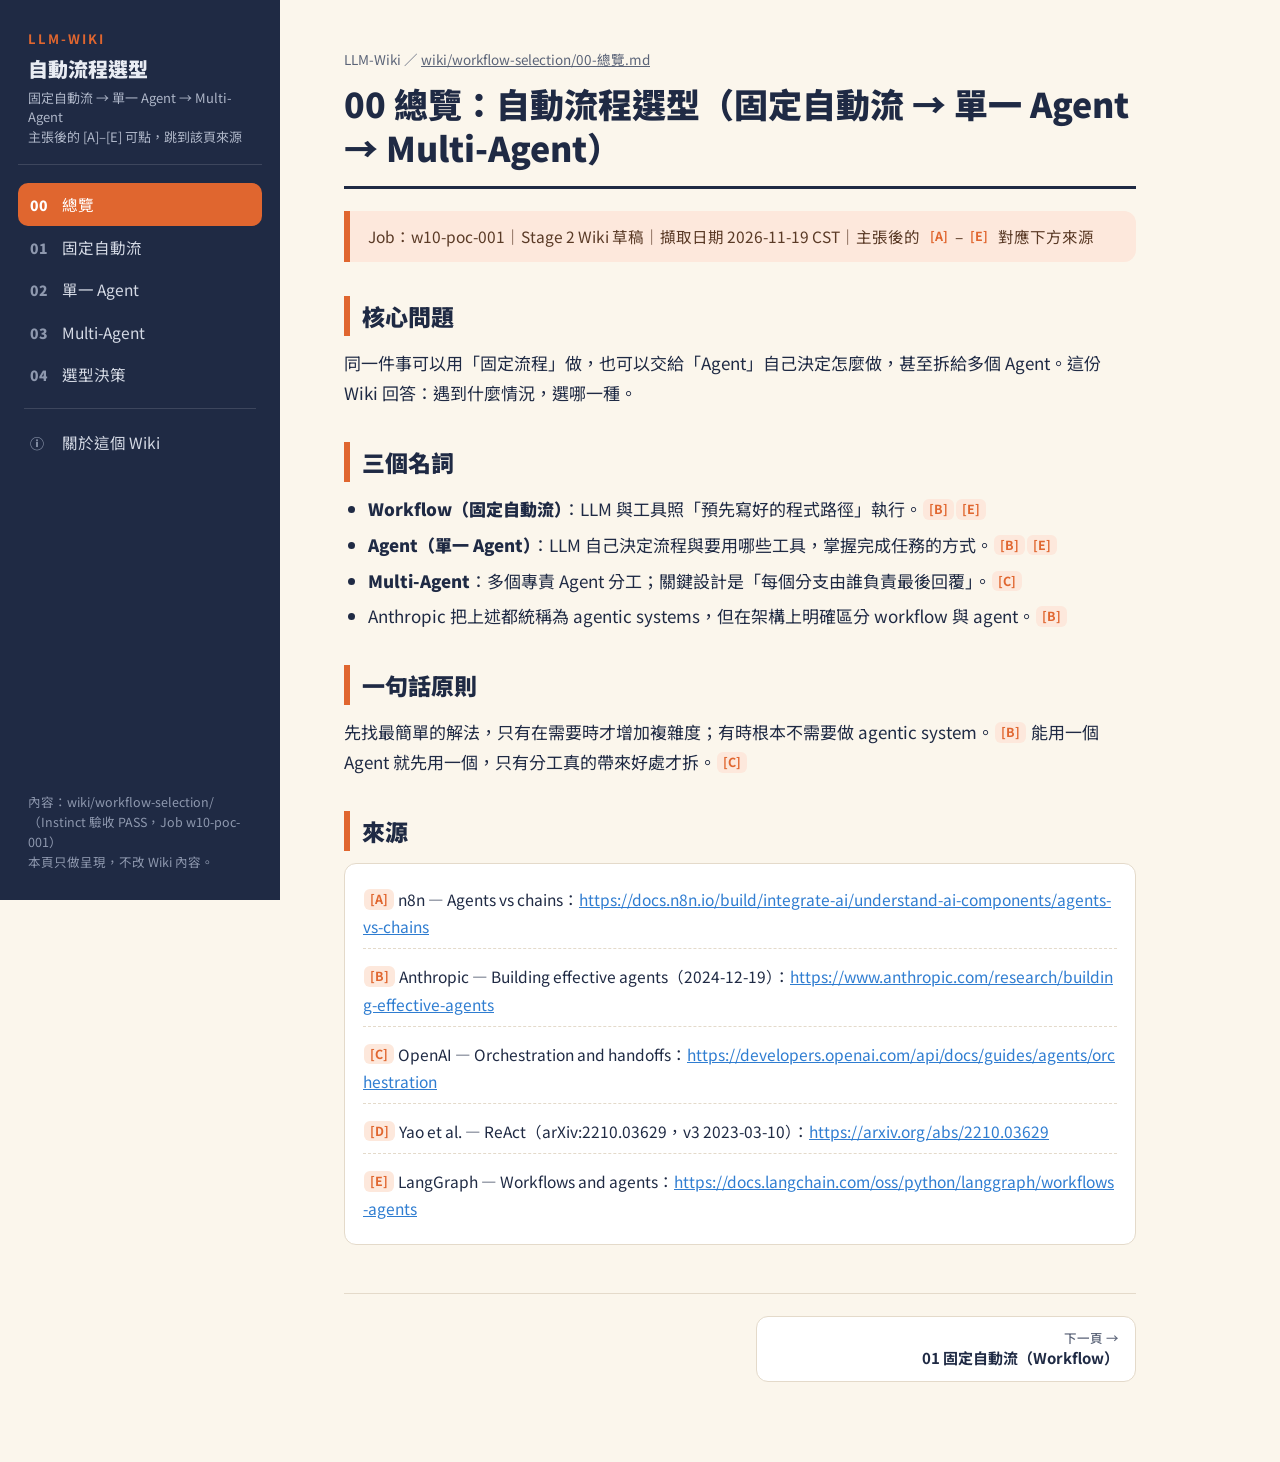
==== wiki/index.html @ 1719948c "W10 Job 2: 輕量 Wiki 瀏覽頁 wiki/index.html（母版 templates/wiki.html＋scripts/build_wiki.py 組裝，內容原文轉出不改字） (w" ====
<!doctype html>
<html lang="zh-Hant">
<head>
<meta charset="utf-8">
<meta name="viewport" content="width=device-width, initial-scale=1">
<title>LLM-Wiki｜自動流程選型（固定自動流 → 單一 Agent → Multi-Agent）</title>
<link rel="preconnect" href="https://fonts.googleapis.com">
<link href="https://fonts.googleapis.com/css2?family=Noto+Sans+TC:wght@400;500;700;900&display=swap" rel="stylesheet">
<!--
  Wiki 瀏覽頁母版（templates/wiki.html）
  內容由 scripts/build_wiki.py 從 wiki/*.md 轉出後注入 <script id="wiki-data">，母版不放任何 Wiki 文字。
  配色與字型沿用簡報母版 templates/slides.html。
-->
<style>
  :root{
    --bg:#FBF6EC; --ink:#1F2A44; --muted:#5B6478; --line:#E4DACA;
    --accent:#E0662F; --accent-soft:#FDE8DC; --line-c:#2F7DD1; --branch-c:#2E9E6A;
    --card:#FFFFFF; --side:#1F2A44;
  }
  *{box-sizing:border-box;margin:0;padding:0}
  html{scroll-behavior:smooth}
  body{background:var(--bg);color:var(--ink);font-family:"Noto Sans TC","PingFang TC","Microsoft JhengHei",sans-serif;
    font-size:17px;line-height:1.75;display:grid;grid-template-columns:280px minmax(0,1fr);min-height:100vh}
  aside{background:var(--side);color:#E9ECF3;position:sticky;top:0;height:100vh;overflow-y:auto;padding:28px 18px;display:flex;flex-direction:column;gap:6px}
  .brand{padding:0 10px 18px;border-bottom:1px solid #ffffff22;margin-bottom:12px}
  .brand .k{font-size:13px;letter-spacing:2px;color:var(--accent);font-weight:700}
  .brand .t{font-size:20px;font-weight:900;line-height:1.35;margin-top:4px}
  .brand .s{font-size:13px;color:#AEB6C8;margin-top:6px;line-height:1.5}
  nav a{display:flex;gap:10px;align-items:baseline;padding:10px 12px;border-radius:10px;color:#D5DAE5;text-decoration:none;font-size:15.5px;line-height:1.45}
  nav a .n{font-weight:900;color:#8E98AE;font-size:14px;min-width:22px}
  nav a:hover{background:#ffffff12;color:#fff}
  nav a.on{background:var(--accent);color:#fff}
  nav a.on .n{color:#fff}
  .sep{height:1px;background:#ffffff22;margin:12px 6px}
  .side-foot{margin-top:auto;font-size:12.5px;color:#8E98AE;padding:16px 10px 0;line-height:1.6}
  .side-foot a{color:#AEB6C8}
  main{padding:48px clamp(20px,5vw,72px) 80px;max-width:920px;width:100%}
  .crumb{font-size:13.5px;color:var(--muted);margin-bottom:10px}
  .crumb a{color:var(--muted)}
  article h1{font-size:34px;font-weight:900;line-height:1.3;margin-bottom:22px;padding-bottom:16px;border-bottom:3px solid var(--ink)}
  article h2{font-size:23px;font-weight:900;margin:34px 0 12px;padding-left:12px;border-left:6px solid var(--accent)}
  article h3{font-size:19px;font-weight:700;margin:24px 0 8px}
  article p{margin:10px 0}
  article ul,article ol{margin:8px 0 8px 1.4em}
  article li{margin:6px 0}
  article li ul{margin-top:4px}
  article strong{font-weight:900}
  article blockquote{background:var(--accent-soft);border-left:6px solid var(--accent);border-radius:0 12px 12px 0;padding:12px 18px;margin:0 0 18px;font-size:15.5px;color:#5a3a26}
  article code{font-family:ui-monospace,Menlo,Consolas,monospace;font-size:.88em;background:#EFE6D6;border-radius:5px;padding:1px 6px}
  article pre{background:#fff;border:1px solid var(--line);border-radius:12px;padding:14px 18px;overflow-x:auto;margin:12px 0}
  article pre code{background:none;padding:0;font-size:14px;line-height:1.6}
  article a{color:var(--line-c);word-break:break-all}
  .tbl{overflow-x:auto;margin:14px 0;background:var(--card);border:1px solid var(--line);border-radius:12px}
  table{border-collapse:collapse;width:100%;font-size:15.5px}
  th{text-align:left;font-weight:700;color:var(--muted);padding:10px 14px;border-bottom:2px solid var(--ink);white-space:nowrap}
  td{padding:10px 14px;border-bottom:1px solid var(--line);vertical-align:top;line-height:1.6}
  tr:last-child td{border-bottom:0}
  a.tag{display:inline-block;font-size:12.5px;font-weight:700;line-height:1;padding:4px 6px;margin:0 1px;border-radius:6px;
    background:var(--accent-soft);color:var(--accent);text-decoration:none;vertical-align:2px;word-break:normal;cursor:pointer}
  a.tag:hover{background:var(--accent);color:#fff}
  h2.srchead + ul, h2.srchead + ol{list-style:none;margin-left:0;background:var(--card);border:1px solid var(--line);border-radius:12px;padding:8px 18px}
  h2.srchead + ul li{padding:8px 0;border-bottom:1px dashed var(--line);font-size:15.5px}
  h2.srchead + ul li:last-child{border-bottom:0}
  li.hit{background:#FFF3C4;border-radius:6px;transition:background .3s}
  .pager{display:flex;justify-content:space-between;gap:14px;margin-top:48px;padding-top:22px;border-top:1px solid var(--line)}
  .pager a{flex:1;max-width:48%;background:var(--card);border:1px solid var(--line);border-radius:12px;padding:12px 16px;text-decoration:none;color:var(--ink);font-weight:700;font-size:15px;line-height:1.45}
  .pager a small{display:block;color:var(--muted);font-weight:500;font-size:12.5px}
  .pager a.next{text-align:right;margin-left:auto}
  .pager a:hover{border-color:var(--accent)}
  .src-file{margin-top:20px;font-size:13px;color:var(--muted)}
  .src-file a{color:var(--muted)}
  #menu{display:none}
  @media (max-width:820px){
    body{display:block}
    aside{position:sticky;top:0;height:auto;z-index:5;padding:12px 14px;gap:0}
    .brand{padding:0;border:0;margin:0;display:flex;justify-content:space-between;align-items:center}
    .brand .k,.brand .s{display:none}
    .brand .t{font-size:16px;margin:0}
    #menu{display:block;font:inherit;font-size:14px;background:var(--accent);color:#fff;border:0;border-radius:8px;padding:6px 12px;cursor:pointer}
    aside nav,aside .sep,aside .side-foot{display:none}
    aside.open nav{display:block;margin-top:10px}
    aside.open .sep{display:block}
    main{padding:24px 18px 60px}
    article h1{font-size:26px}
  }
</style>
</head>
<body>
<aside id="side">
  <div class="brand">
    <div>
      <div class="k">LLM-WIKI</div>
      <div class="t">自動流程選型</div>
      <div class="s">固定自動流 → 單一 Agent → Multi-Agent<br>主張後的 [A]–[E] 可點，跳到該頁來源</div>
    </div>
    <button id="menu" aria-label="開啟目錄">目錄</button>
  </div>
  <nav id="nav"></nav>
  <div class="side-foot">內容：<span id="foot-path"></span>（Instinct 驗收 PASS，Job w10-poc-001）<br>本頁只做呈現，不改 Wiki 內容。</div>
</aside>
<main>
  <div class="crumb" id="crumb"></div>
  <article id="doc"></article>
  <div class="pager" id="pager"></div>
</main>
<script id="wiki-data" type="application/json">{"slug": "workflow-selection", "repo": "https://github.com/nickyxu1985/universal-lesson-generator/blob/develop/", "pages": [{"id": "00", "title": "00 總覽：自動流程選型（固定自動流 → 單一 Agent → Multi-Agent）", "file": "wiki/workflow-selection/00-總覽.md", "html": "<h1>00 總覽：自動流程選型（固定自動流 → 單一 Agent → Multi-Agent）<\/h1>\n<blockquote>Job：w10-poc-001｜Stage 2 Wiki 草稿｜擷取日期 2026-11-19 CST｜主張後的 <a class=\"tag\" href=\"#\" data-src=\"A\">[A]<\/a>–<a class=\"tag\" href=\"#\" data-src=\"E\">[E]<\/a> 對應下方來源<\/blockquote>\n<h2>核心問題<\/h2>\n<p>同一件事可以用「固定流程」做，也可以交給「Agent」自己決定怎麼做，甚至拆給多個 Agent。這份 Wiki 回答：遇到什麼情況，選哪一種。<\/p>\n<h2>三個名詞<\/h2>\n<ul><li><strong>Workflow（固定自動流）<\/strong>：LLM 與工具照「預先寫好的程式路徑」執行。<a class=\"tag\" href=\"#\" data-src=\"B\">[B]<\/a><a class=\"tag\" href=\"#\" data-src=\"E\">[E]<\/a><\/li><li><strong>Agent（單一 Agent）<\/strong>：LLM 自己決定流程與要用哪些工具，掌握完成任務的方式。<a class=\"tag\" href=\"#\" data-src=\"B\">[B]<\/a><a class=\"tag\" href=\"#\" data-src=\"E\">[E]<\/a><\/li><li><strong>Multi-Agent<\/strong>：多個專責 Agent 分工；關鍵設計是「每個分支由誰負責最後回覆」。<a class=\"tag\" href=\"#\" data-src=\"C\">[C]<\/a><\/li><li>Anthropic 把上述都統稱為 agentic systems，但在架構上明確區分 workflow 與 agent。<a class=\"tag\" href=\"#\" data-src=\"B\">[B]<\/a><\/li><\/ul>\n<h2>一句話原則<\/h2>\n<p>先找最簡單的解法，只有在需要時才增加複雜度；有時根本不需要做 agentic system。<a class=\"tag\" href=\"#\" data-src=\"B\">[B]<\/a> 能用一個 Agent 就先用一個，只有分工真的帶來好處才拆。<a class=\"tag\" href=\"#\" data-src=\"C\">[C]<\/a><\/p>\n<h2 class=\"srchead\">來源<\/h2>\n<ul><li><a class=\"tag\" href=\"#\" data-src=\"A\">[A]<\/a> n8n — Agents vs chains：<a href=\"https://docs.n8n.io/build/integrate-ai/understand-ai-components/agents-vs-chains\" target=\"_blank\" rel=\"noopener\">https://docs.n8n.io/build/integrate-ai/understand-ai-components/agents-vs-chains<\/a><\/li><li><a class=\"tag\" href=\"#\" data-src=\"B\">[B]<\/a> Anthropic — Building effective agents（2024-12-19）：<a href=\"https://www.anthropic.com/research/building-effective-agents\" target=\"_blank\" rel=\"noopener\">https://www.anthropic.com/research/building-effective-agents<\/a><\/li><li><a class=\"tag\" href=\"#\" data-src=\"C\">[C]<\/a> OpenAI — Orchestration and handoffs：<a href=\"https://developers.openai.com/api/docs/guides/agents/orchestration\" target=\"_blank\" rel=\"noopener\">https://developers.openai.com/api/docs/guides/agents/orchestration<\/a><\/li><li><a class=\"tag\" href=\"#\" data-src=\"D\">[D]<\/a> Yao et al. — ReAct（arXiv:2210.03629，v3 2023-03-10）：<a href=\"https://arxiv.org/abs/2210.03629\" target=\"_blank\" rel=\"noopener\">https://arxiv.org/abs/2210.03629<\/a><\/li><li><a class=\"tag\" href=\"#\" data-src=\"E\">[E]<\/a> LangGraph — Workflows and agents：<a href=\"https://docs.langchain.com/oss/python/langgraph/workflows-agents\" target=\"_blank\" rel=\"noopener\">https://docs.langchain.com/oss/python/langgraph/workflows-agents<\/a><\/li><\/ul>"}, {"id": "01", "title": "01 固定自動流（Workflow）", "file": "wiki/workflow-selection/01-固定自動流.md", "html": "<h1>01 固定自動流（Workflow）<\/h1>\n<h2>定義<\/h2>\n<ul><li>預先決定的程式路徑，照固定順序執行。<a class=\"tag\" href=\"#\" data-src=\"B\">[B]<\/a><a class=\"tag\" href=\"#\" data-src=\"E\">[E]<\/a><\/li><li>優點：對定義清楚的任務，提供可預測性與一致性。<a class=\"tag\" href=\"#\" data-src=\"B\">[B]<\/a><\/li><\/ul>\n<h2>常見模式（<a class=\"tag\" href=\"#\" data-src=\"B\">[B]<\/a> 與 <a class=\"tag\" href=\"#\" data-src=\"E\">[E]<\/a> 都列出同一組）<\/h2>\n<div class=\"tbl\"><table><thead><tr><th>模式<\/th><th>做法<\/th><th>適合時機<\/th><\/tr><\/thead><tbody><tr><td>Prompt chaining<\/td><td>每一步處理上一步輸出，可在中間加程式檢查（gate）<\/td><td>任務能乾淨拆成固定子任務；用延遲換準確度 <a class=\"tag\" href=\"#\" data-src=\"B\">[B]<\/a><a class=\"tag\" href=\"#\" data-src=\"E\">[E]<\/a><\/td><\/tr><tr><td>Routing<\/td><td>先分類輸入，再導到專門流程<\/td><td>有明確類別且分類夠準，例如客服分流 <a class=\"tag\" href=\"#\" data-src=\"B\">[B]<\/a><a class=\"tag\" href=\"#\" data-src=\"E\">[E]<\/a><\/td><\/tr><tr><td>Parallelization<\/td><td>子任務同時跑（sectioning）或同任務跑多次投票（voting）<\/td><td>要加速、或要多個觀點提高信心 <a class=\"tag\" href=\"#\" data-src=\"B\">[B]<\/a><a class=\"tag\" href=\"#\" data-src=\"E\">[E]<\/a><\/td><\/tr><tr><td>Orchestrator-workers<\/td><td>中央 LLM 動態拆任務、派給 worker、再彙整<\/td><td>子任務無法事先預測，例如改多個檔案的程式任務 <a class=\"tag\" href=\"#\" data-src=\"B\">[B]<\/a><a class=\"tag\" href=\"#\" data-src=\"E\">[E]<\/a><\/td><\/tr><tr><td>Evaluator-optimizer<\/td><td>一個產生、一個評估回饋，循環改進<\/td><td>有清楚評估標準、反覆修改有明確價值 <a class=\"tag\" href=\"#\" data-src=\"B\">[B]<\/a><a class=\"tag\" href=\"#\" data-src=\"E\">[E]<\/a><\/td><\/tr><\/tbody><\/table><\/div>\n<h2>以 n8n 為例（產品定義，只適用 n8n）<\/h2>\n<ul><li>在 n8n 中，<strong>chain<\/strong> 是「一串 LLM 呼叫，不帶工具也不帶記憶」；Basic LLM Chain 節點不支援記憶與工具。<a class=\"tag\" href=\"#\" data-src=\"A\">[A]<\/a><\/li><li>⚠️ 這是 n8n 對自家 chain 節點的定義，<strong>不能推論成所有固定自動流程都不能用工具或記憶<\/strong>。<a class=\"tag\" href=\"#\" data-src=\"B\">[B]<\/a><a class=\"tag\" href=\"#\" data-src=\"E\">[E]<\/a> 的 workflow 本身就允許 LLM 帶工具、檢索與記憶（augmented LLM），只是路徑是預先寫好的。<\/li><\/ul>\n<h2 class=\"srchead\">本頁來源<\/h2>\n<ul><li><a class=\"tag\" href=\"#\" data-src=\"A\">[A]<\/a> n8n — Agents vs chains：<a href=\"https://docs.n8n.io/build/integrate-ai/understand-ai-components/agents-vs-chains\" target=\"_blank\" rel=\"noopener\">https://docs.n8n.io/build/integrate-ai/understand-ai-components/agents-vs-chains<\/a><\/li><li><a class=\"tag\" href=\"#\" data-src=\"B\">[B]<\/a> Anthropic — Building effective agents（2024-12-19）：<a href=\"https://www.anthropic.com/research/building-effective-agents\" target=\"_blank\" rel=\"noopener\">https://www.anthropic.com/research/building-effective-agents<\/a><\/li><li><a class=\"tag\" href=\"#\" data-src=\"E\">[E]<\/a> LangGraph — Workflows and agents：<a href=\"https://docs.langchain.com/oss/python/langgraph/workflows-agents\" target=\"_blank\" rel=\"noopener\">https://docs.langchain.com/oss/python/langgraph/workflows-agents<\/a><\/li><\/ul>"}, {"id": "02", "title": "02 單一 Agent", "file": "wiki/workflow-selection/02-單一-agent.md", "html": "<h1>02 單一 Agent<\/h1>\n<h2>定義與運作<\/h2>\n<ul><li>Agent 由 LLM 動態決定自己的流程與工具使用。<a class=\"tag\" href=\"#\" data-src=\"B\">[B]<\/a><a class=\"tag\" href=\"#\" data-src=\"E\">[E]<\/a><\/li><li>實作上通常就是「LLM 根據環境回饋、在迴圈中使用工具」。<a class=\"tag\" href=\"#\" data-src=\"B\">[B]<\/a><a class=\"tag\" href=\"#\" data-src=\"E\">[E]<\/a><\/li><li>每一步要從環境取得「ground truth」（例如工具結果、程式執行結果）來判斷進度；可在檢查點或卡住時停下來問人；常設停止條件（例如最大迭代次數）。<a class=\"tag\" href=\"#\" data-src=\"B\">[B]<\/a><\/li><li>n8n 的 Agent 節點會決定要呼叫哪些工具，並可使用記憶。<a class=\"tag\" href=\"#\" data-src=\"A\">[A]<\/a><\/li><\/ul>\n<h2>理論根源：ReAct<\/h2>\n<ul><li>ReAct 讓 LLM 交錯產生「推理軌跡」與「行動」：推理幫助擬定、追蹤、更新計畫與處理例外；行動讓模型接觸外部來源（知識庫、環境）取得資訊。<a class=\"tag\" href=\"#\" data-src=\"D\">[D]<\/a><\/li><li>在 HotpotQA 與 Fever 上，透過呼叫簡單的 Wikipedia API，減少思維鏈推理常見的幻覺與錯誤傳遞。<a class=\"tag\" href=\"#\" data-src=\"D\">[D]<\/a><\/li><li>在 ALFWorld 與 WebShop 兩個互動決策 benchmark 上，ReAct 只用 1–2 個範例提示（one/two-shot），絕對成功率分別比模仿學習與強化學習方法高 34 與 10 個百分點。<a class=\"tag\" href=\"#\" data-src=\"D\">[D]<\/a><ul><li>⚠️ 這是論文在這兩個特定 benchmark、對上述比較對象的結果，不能寫成「一般 Agent 都會提升 34／10 個百分點」。<\/li><\/ul><\/li><\/ul>\n<h2>適合時機<\/h2>\n<ul><li>開放式問題：很難或無法預測需要幾步，也無法寫死固定路徑。<a class=\"tag\" href=\"#\" data-src=\"B\">[B]<\/a><\/li><li>需要彈性與模型自行決策的規模化任務。<a class=\"tag\" href=\"#\" data-src=\"B\">[B]<\/a><\/li><\/ul>\n<h2>代價與風險<\/h2>\n<ul><li>成本較高，錯誤可能累積（compounding errors）；建議在沙盒大量測試並設護欄。<a class=\"tag\" href=\"#\" data-src=\"B\">[B]<\/a><\/li><li>agentic system 通常用延遲與成本換更好的任務表現。<a class=\"tag\" href=\"#\" data-src=\"B\">[B]<\/a><\/li><\/ul>\n<h2 class=\"srchead\">本頁來源<\/h2>\n<ul><li><a class=\"tag\" href=\"#\" data-src=\"A\">[A]<\/a> n8n — Agents vs chains：<a href=\"https://docs.n8n.io/build/integrate-ai/understand-ai-components/agents-vs-chains\" target=\"_blank\" rel=\"noopener\">https://docs.n8n.io/build/integrate-ai/understand-ai-components/agents-vs-chains<\/a><\/li><li><a class=\"tag\" href=\"#\" data-src=\"B\">[B]<\/a> Anthropic — Building effective agents（2024-12-19）：<a href=\"https://www.anthropic.com/research/building-effective-agents\" target=\"_blank\" rel=\"noopener\">https://www.anthropic.com/research/building-effective-agents<\/a><\/li><li><a class=\"tag\" href=\"#\" data-src=\"D\">[D]<\/a> Yao et al. — ReAct: Synergizing Reasoning and Acting in Language Models（arXiv:2210.03629，v3 2023-03-10）：<a href=\"https://arxiv.org/abs/2210.03629\" target=\"_blank\" rel=\"noopener\">https://arxiv.org/abs/2210.03629<\/a><\/li><li><a class=\"tag\" href=\"#\" data-src=\"E\">[E]<\/a> LangGraph — Workflows and agents：<a href=\"https://docs.langchain.com/oss/python/langgraph/workflows-agents\" target=\"_blank\" rel=\"noopener\">https://docs.langchain.com/oss/python/langgraph/workflows-agents<\/a><\/li><\/ul>"}, {"id": "03", "title": "03 Multi-Agent", "file": "wiki/workflow-selection/03-multi-agent.md", "html": "<h1>03 Multi-Agent<\/h1>\n<h2>什麼時候拆<\/h2>\n<ul><li>專家各自負責工作的不同部分時，multi-agent 才有用。<a class=\"tag\" href=\"#\" data-src=\"C\">[C]<\/a><\/li><li>先用一個 Agent；只有在能明顯改善「能力隔離、政策隔離、提示清晰度、追蹤可讀性」時才加專家。<a class=\"tag\" href=\"#\" data-src=\"C\">[C]<\/a><\/li><li>太早拆會多出更多 prompt、更多 trace、更多核准點，不一定讓流程變好。<a class=\"tag\" href=\"#\" data-src=\"C\">[C]<\/a><\/li><li>只有下一個分支真的需要不同的指令、工具或政策時才拆。<a class=\"tag\" href=\"#\" data-src=\"C\">[C]<\/a><\/li><\/ul>\n<h2>兩種編排方式（OpenAI Agents SDK）<\/h2>\n<div class=\"tbl\"><table><thead><tr><th>方式<\/th><th>用在<\/th><th>發生什麼<\/th><\/tr><\/thead><tbody><tr><td>Handoffs<\/td><td>專家應該接手該分支的對話<\/td><td>控制權轉給專家 <a class=\"tag\" href=\"#\" data-src=\"C\">[C]<\/a><\/td><\/tr><tr><td>Agents as tools<\/td><td>管理者保持控制，把專家當有限功能呼叫<\/td><td>管理者保有最後回覆 <a class=\"tag\" href=\"#\" data-src=\"C\">[C]<\/a><\/td><\/tr><\/tbody><\/table><\/div>\n<ul><li>管理者式適合：管理者要整合最後答案、專家只做摘要或分類這類有限任務。<a class=\"tag\" href=\"#\" data-src=\"C\">[C]<\/a><\/li><\/ul>\n<h2>與 workflow 的關係<\/h2>\n<ul><li>Orchestrator-workers 由中央 LLM 動態拆解並派工，是最接近 multi-agent 分工的 workflow 模式。<a class=\"tag\" href=\"#\" data-src=\"B\">[B]<\/a><a class=\"tag\" href=\"#\" data-src=\"E\">[E]<\/a><\/li><\/ul>\n<h2 class=\"srchead\">本頁來源<\/h2>\n<ul><li><a class=\"tag\" href=\"#\" data-src=\"B\">[B]<\/a> Anthropic — Building effective agents（2024-12-19）：<a href=\"https://www.anthropic.com/research/building-effective-agents\" target=\"_blank\" rel=\"noopener\">https://www.anthropic.com/research/building-effective-agents<\/a><\/li><li><a class=\"tag\" href=\"#\" data-src=\"C\">[C]<\/a> OpenAI — Orchestration and handoffs：<a href=\"https://developers.openai.com/api/docs/guides/agents/orchestration\" target=\"_blank\" rel=\"noopener\">https://developers.openai.com/api/docs/guides/agents/orchestration<\/a><\/li><li><a class=\"tag\" href=\"#\" data-src=\"E\">[E]<\/a> LangGraph — Workflows and agents：<a href=\"https://docs.langchain.com/oss/python/langgraph/workflows-agents\" target=\"_blank\" rel=\"noopener\">https://docs.langchain.com/oss/python/langgraph/workflows-agents<\/a><\/li><\/ul>"}, {"id": "04", "title": "04 選型決策：遇到什麼問題，怎麼選", "file": "wiki/workflow-selection/04-選型決策.md", "html": "<h1>04 選型決策：遇到什麼問題，怎麼選<\/h1>\n<div class=\"tbl\"><table><thead><tr><th>遇到的情況<\/th><th>建議<\/th><th>依據<\/th><\/tr><\/thead><tbody><tr><td>單次 LLM 呼叫＋檢索＋範例就夠<\/td><td>先不做 agentic system<\/td><td><a class=\"tag\" href=\"#\" data-src=\"B\">[B]<\/a><\/td><\/tr><tr><td>步驟固定、可事先拆好、要可預測<\/td><td>固定自動流（chaining／routing／parallelization）<\/td><td><a class=\"tag\" href=\"#\" data-src=\"B\">[B]<\/a><a class=\"tag\" href=\"#\" data-src=\"E\">[E]<\/a><\/td><\/tr><tr><td>子任務數量與內容要看輸入才知道<\/td><td>Orchestrator-workers<\/td><td><a class=\"tag\" href=\"#\" data-src=\"B\">[B]<\/a><a class=\"tag\" href=\"#\" data-src=\"E\">[E]<\/a><\/td><\/tr><tr><td>步驟數無法預測、路徑寫不死、需要模型自己判斷<\/td><td>單一 Agent（工具迴圈，ReAct 式）<\/td><td><a class=\"tag\" href=\"#\" data-src=\"B\">[B]<\/a><a class=\"tag\" href=\"#\" data-src=\"D\">[D]<\/a><a class=\"tag\" href=\"#\" data-src=\"E\">[E]<\/a><\/td><\/tr><tr><td>不同部分需要不同指令、工具或政策，且拆開能改善隔離或可讀性<\/td><td>Multi-Agent（handoffs 或 agents-as-tools）<\/td><td><a class=\"tag\" href=\"#\" data-src=\"C\">[C]<\/a><\/td><\/tr><\/tbody><\/table><\/div>\n<h2>選型三原則<\/h2>\n<ol><li>由簡入繁：只在「能證明結果變好」時加複雜度。<a class=\"tag\" href=\"#\" data-src=\"B\">[B]<\/a><\/li><li>Agent 是有代價的：較高成本、錯誤累積，需要護欄與停止條件。<a class=\"tag\" href=\"#\" data-src=\"B\">[B]<\/a><\/li><li>拆 Agent 要有理由：契約（指令／工具／政策）改變了才拆。<a class=\"tag\" href=\"#\" data-src=\"C\">[C]<\/a><\/li><\/ol>\n<h2>常見誤解（驗收提醒）<\/h2>\n<ul><li>「固定流程不能用工具或記憶」→ 錯。這只是 n8n chain 節點的產品限制 <a class=\"tag\" href=\"#\" data-src=\"A\">[A]<\/a>；一般 workflow 的 LLM 可帶工具與記憶 <a class=\"tag\" href=\"#\" data-src=\"B\">[B]<\/a><a class=\"tag\" href=\"#\" data-src=\"E\">[E]<\/a>。<\/li><li>「Agent 越多越強」→ 不一定，太早拆反而增加 prompt、trace 與核准點。<a class=\"tag\" href=\"#\" data-src=\"C\">[C]<\/a><\/li><\/ul>\n<h2 class=\"srchead\">本頁來源<\/h2>\n<ul><li><a class=\"tag\" href=\"#\" data-src=\"A\">[A]<\/a> n8n — Agents vs chains：<a href=\"https://docs.n8n.io/build/integrate-ai/understand-ai-components/agents-vs-chains\" target=\"_blank\" rel=\"noopener\">https://docs.n8n.io/build/integrate-ai/understand-ai-components/agents-vs-chains<\/a><\/li><li><a class=\"tag\" href=\"#\" data-src=\"B\">[B]<\/a> Anthropic — Building effective agents（2024-12-19）：<a href=\"https://www.anthropic.com/research/building-effective-agents\" target=\"_blank\" rel=\"noopener\">https://www.anthropic.com/research/building-effective-agents<\/a><\/li><li><a class=\"tag\" href=\"#\" data-src=\"C\">[C]<\/a> OpenAI — Orchestration and handoffs：<a href=\"https://developers.openai.com/api/docs/guides/agents/orchestration\" target=\"_blank\" rel=\"noopener\">https://developers.openai.com/api/docs/guides/agents/orchestration<\/a><\/li><li><a class=\"tag\" href=\"#\" data-src=\"D\">[D]<\/a> Yao et al. — ReAct: Synergizing Reasoning and Acting in Language Models（arXiv:2210.03629，v3 2023-03-10）：<a href=\"https://arxiv.org/abs/2210.03629\" target=\"_blank\" rel=\"noopener\">https://arxiv.org/abs/2210.03629<\/a><\/li><li><a class=\"tag\" href=\"#\" data-src=\"E\">[E]<\/a> LangGraph — Workflows and agents：<a href=\"https://docs.langchain.com/oss/python/langgraph/workflows-agents\" target=\"_blank\" rel=\"noopener\">https://docs.langchain.com/oss/python/langgraph/workflows-agents<\/a><\/li><\/ul>"}, {"id": "about", "title": "關於這個 Wiki", "file": "wiki/README.md", "html": "<h1>LLM-Wiki — 知識庫（<code>wiki/<\/code>）<\/h1>\n<blockquote>這裡是 LLM-Wiki 的家：底層事實，按選型問題分章，不是按來源堆。Wiki 是單一事實來源，錯了後面全錯，所以不趕工。<\/blockquote>\n<h2>內容怎麼來<\/h2>\n<ol><li><strong>Ingest（Cue，@cue）<\/strong>：依 <code>topics/topic.yaml<\/code> 找 5 篇以上官方／技術文件，HTTP 200、內文非空、去重、官方優先。<\/li><li><strong>結構化進 Wiki（Hark）<\/strong>：把文件整理進本目錄的分章 Markdown，每個主張標來源。<\/li><li><strong>驗證（Instinct）<\/strong>：每個主張都有來源、沒有腦補、重點都有覆蓋、結構完整、來源之間沒有矛盾。不合格退回 ingest 補抓。<\/li><\/ol>\n<h2>佈局<\/h2>\n<pre><code>wiki/\n  README.md                 本檔\n  &lt;topic-slug&gt;/             一個主題一個資料夾\n    00-總覽.md\n    01-固定自動流.md\n    02-單一-agent.md\n    03-multi-agent.md\n    04-選型決策.md<\/code><\/pre>\n<ul><li>每個主張標來源（<code>來源：&lt;文件標題&gt;（URL）<\/code>）。<\/li><li>同一個 Wiki 可以生三種教案（國小／國中／高中），但每種都要單獨驗。<\/li><li>Wiki 越用越厚，同主題第二次不用再 ingest。<\/li><\/ul>\n<h2>目前狀態<\/h2>\n<ul><li><code>workflow-selection/<\/code>：範例主題（固定自動流 → 單一 Agent → Multi-Agent 選型）5 頁已建立，來源 <a class=\"tag\" href=\"#\" data-src=\"A\">[A]<\/a>–<a class=\"tag\" href=\"#\" data-src=\"E\">[E]<\/a> 為 Cue stage_1_ingest 五篇（Instinct PASS）；stage_2_wiki 內容經 Instinct 驗收 PASS（Job w10-poc-001）。每頁頁尾附「本頁來源」標題與 URL。<\/li><li>Google 官方來源仍從缺（<code>topics/topic.yaml<\/code> TODO），目前五篇已達門檻。<\/li><li>檔案命名與分章細節以 <code>agents/wiki.md<\/code> 為準。<\/li><\/ul>"}]}</script>
<script>
(function(){
  const W = JSON.parse(document.getElementById('wiki-data').textContent);
  const P = W.pages, wikiPages = P.filter(p => p.id !== 'about');
  const $ = id => document.getElementById(id);
  const esc = s => s.replace(/[&<>"]/g, c => ({'&':'&amp;','<':'&lt;','>':'&gt;','"':'&quot;'}[c]));
  const short = t => t.replace(/^\d\d\s*/, '').replace(/[（(].*$/, '').split('：')[0];
  $('foot-path').textContent = 'wiki/' + W.slug + '/';

  // 從各頁「來源」清單收集 [A]–[E] 標題，做 tag 的滑鼠提示
  const SRC = {};
  const tmp = document.createElement('div');
  P.forEach(p => { tmp.innerHTML = p.html; tmp.querySelectorAll('h2.srchead + ul > li').forEach(li => {
    const m = li.textContent.match(/^\[([A-E])\]\s*(.*?)：\s*https?:/); if (m && !SRC[m[1]]) SRC[m[1]] = m[2]; }); });

  $('nav').innerHTML = wikiPages.map(p => `<a href="#${p.id}" data-id="${p.id}"><span class="n">${p.id}</span><span>${esc(short(p.title))}</span></a>`).join('')
    + '<div class="sep"></div>' + P.filter(p => p.id === 'about').map(p => `<a href="#about" data-id="about"><span class="n">ⓘ</span><span>${esc(p.title)}</span></a>`).join('');

  function show(id){
    const i = P.findIndex(p => p.id === id); const p = P[i >= 0 ? i : 0];
    const doc = $('doc'); doc.innerHTML = p.html;
    if (p.id === 'about' && !doc.querySelector('h1')) doc.insertAdjacentHTML('afterbegin', `<h1>${esc(p.title)}</h1>`);
    doc.querySelectorAll('h2.srchead + ul > li').forEach(li => { const m = li.textContent.match(/^\[([A-E])\]/); if (m) li.id = 'src-' + m[1]; });
    doc.querySelectorAll('a.tag').forEach(a => { const k = a.dataset.src; if (SRC[k]) a.title = '[' + k + '] ' + SRC[k]; });
    $('crumb').innerHTML = `LLM-Wiki ／ <a href="${W.repo}${p.file}" target="_blank" rel="noopener">${esc(p.file)}</a>`;
    document.title = p.title + '｜LLM-Wiki';
    const seq = wikiPages, k = seq.indexOf(p);
    const prev = k > 0 ? seq[k-1] : null, next = k >= 0 && k < seq.length - 1 ? seq[k+1] : (k < 0 ? seq[0] : null);
    $('pager').innerHTML = (prev ? `<a href="#${prev.id}"><small>← 上一頁</small>${esc(prev.title)}</a>` : '')
      + (next ? `<a class="next" href="#${next.id}"><small>下一頁 →</small>${esc(next.title)}</a>` : '');
    document.querySelectorAll('#nav a').forEach(a => a.classList.toggle('on', a.dataset.id === p.id));
    $('side').classList.remove('open');
    window.scrollTo(0, 0);
  }
  // tag 點擊：跳到本頁來源；本頁沒列就跳 00 總覽的來源清單
  document.addEventListener('click', e => {
    const a = e.target.closest('a.tag'); if (!a) return; e.preventDefault();
    let li = document.getElementById('src-' + a.dataset.src);
    if (!li) { location.hash = '00'; setTimeout(() => flash(document.getElementById('src-' + a.dataset.src)), 30); return; }
    flash(li);
  });
  function flash(li){ if (!li) return; li.scrollIntoView({block:'center'}); li.classList.add('hit'); setTimeout(() => li.classList.remove('hit'), 1600); }
  $('menu').addEventListener('click', () => $('side').classList.toggle('open'));
  const route = () => show((location.hash || '#00').slice(1));
  addEventListener('hashchange', route); route();
})();
</script>
</body>
</html>
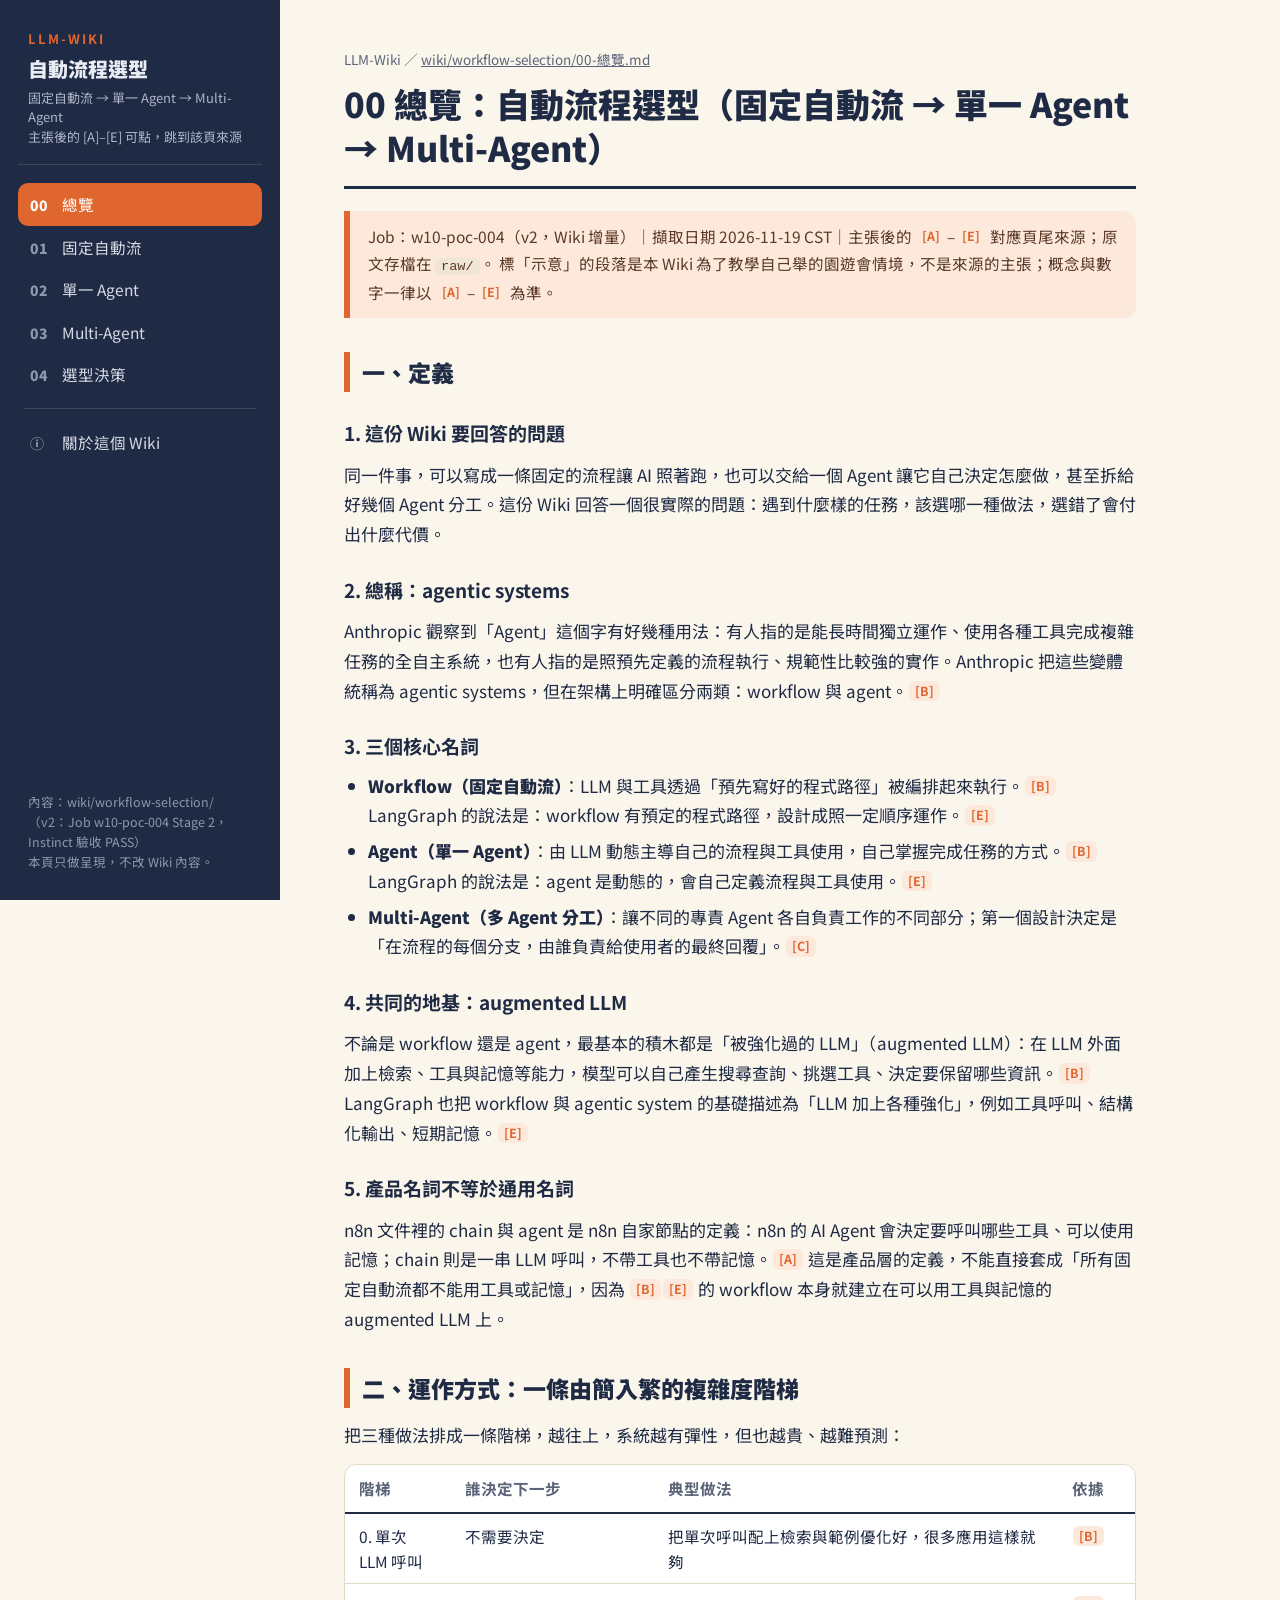
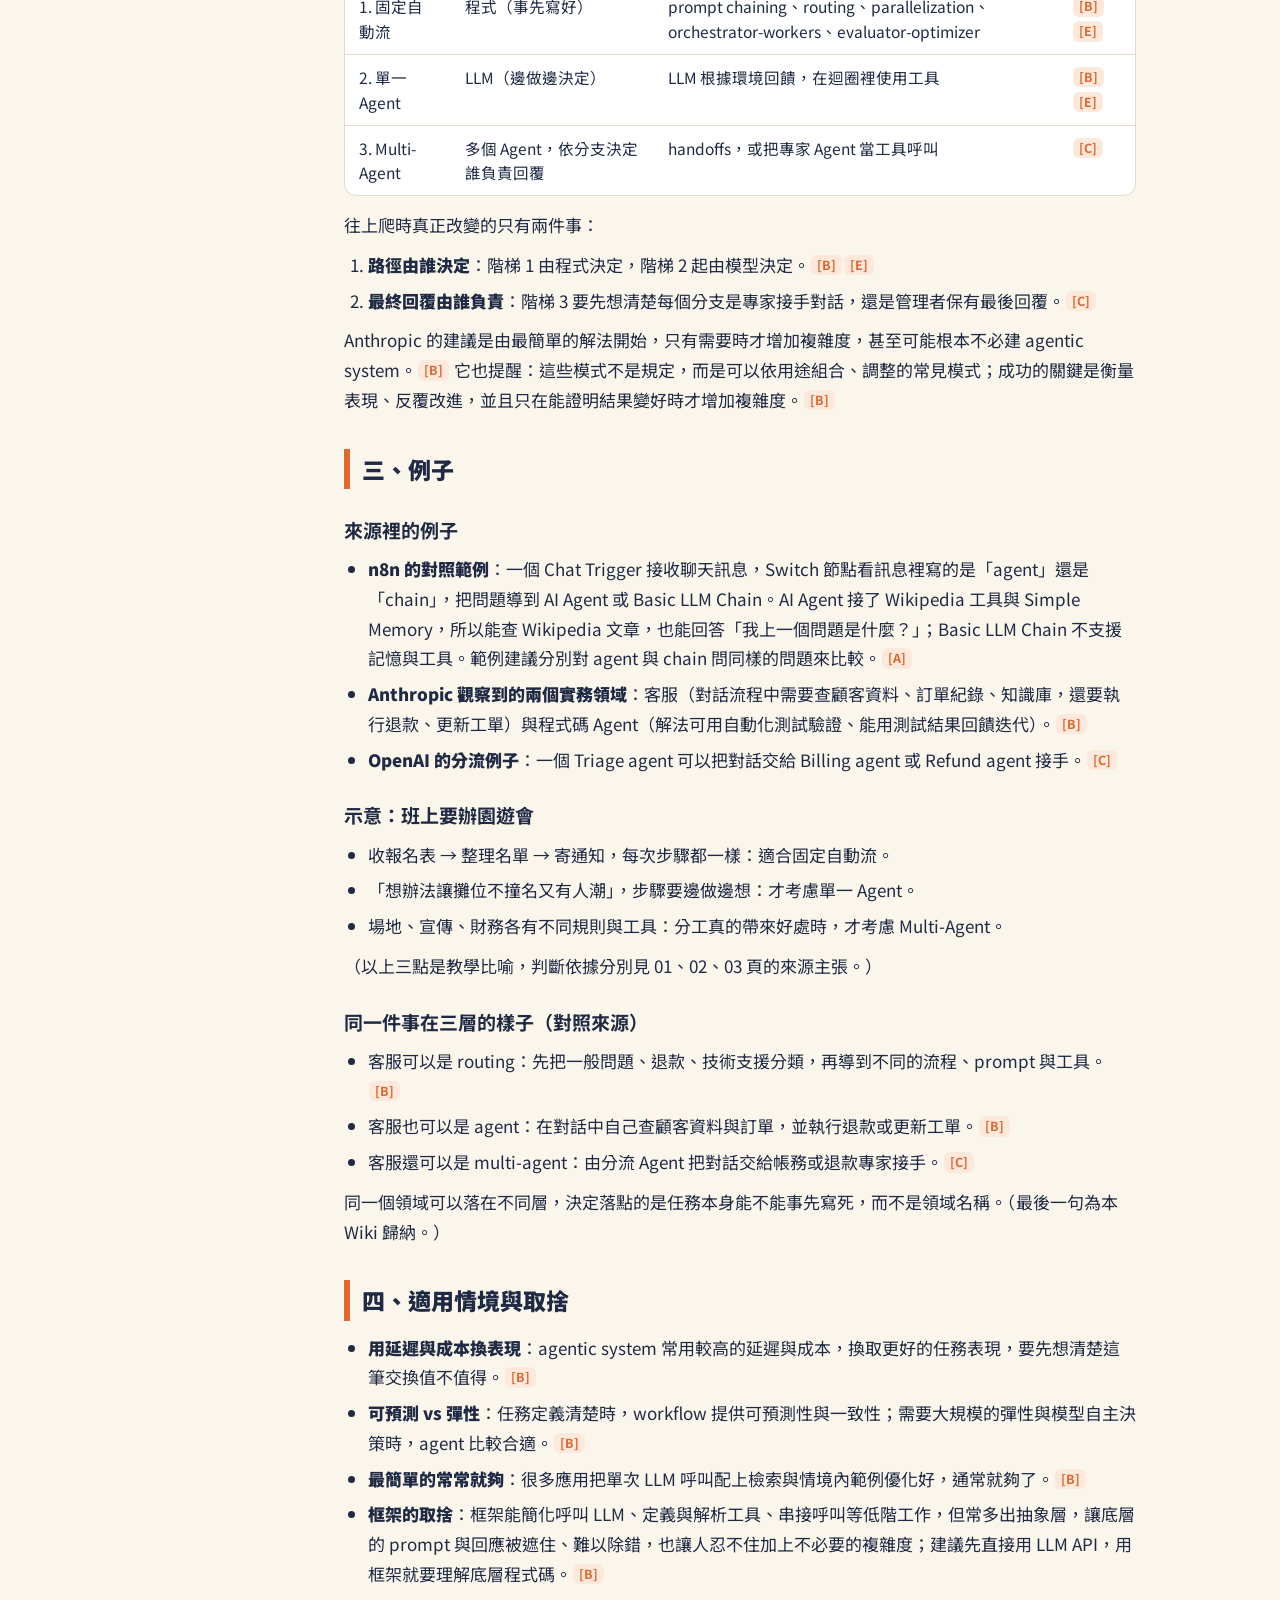
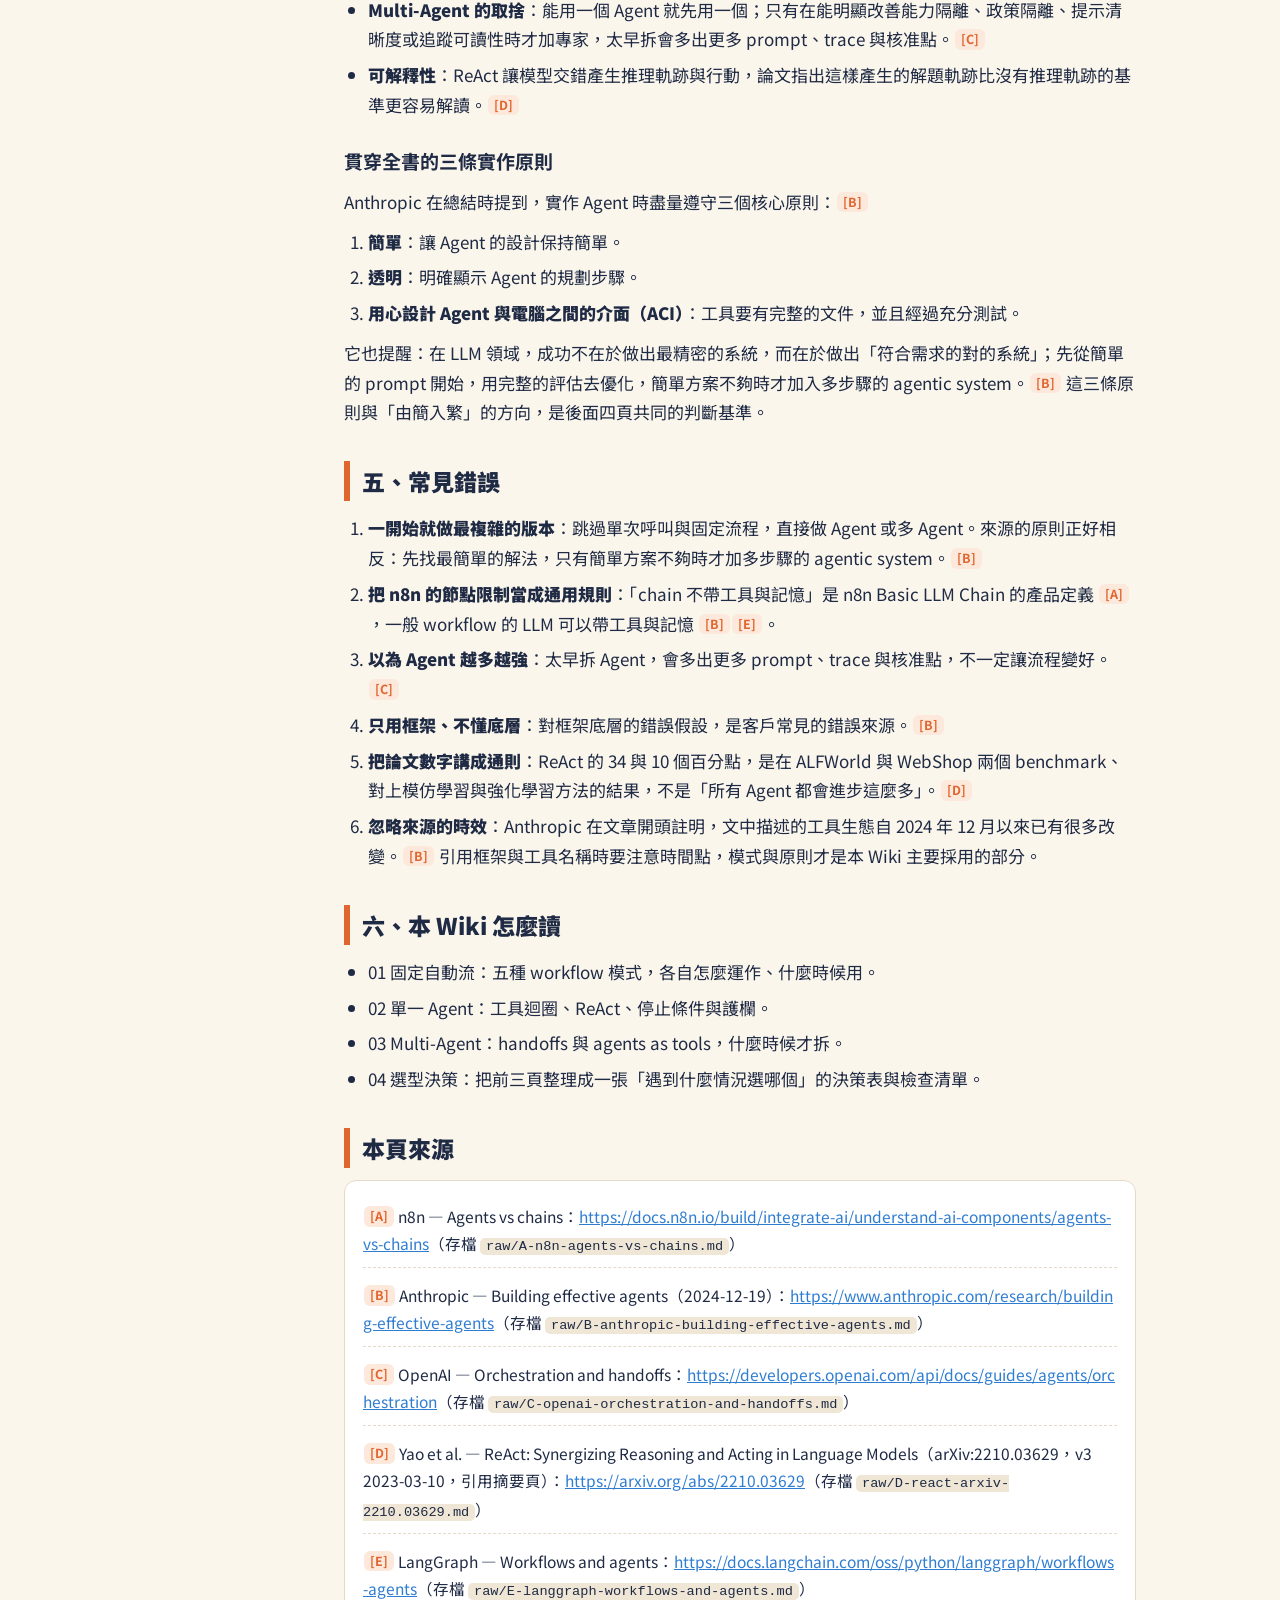
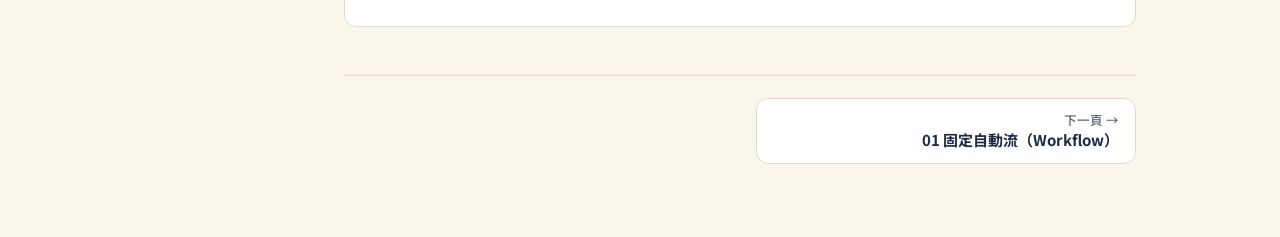
==== commit 0a6205dd: "W10 v2: 重建 wiki/index.html 吃 v2 Wiki；側欄註記改為 v2 驗收 (w10-poc-004) By Hark" ====
--- a/wiki/index.html
+++ b/wiki/index.html
@@ -96,14 +96,14 @@
     <button id="menu" aria-label="開啟目錄">目錄</button>
   </div>
   <nav id="nav"></nav>
-  <div class="side-foot">內容：<span id="foot-path"></span>（Instinct 驗收 PASS，Job w10-poc-001）<br>本頁只做呈現，不改 Wiki 內容。</div>
+  <div class="side-foot">內容：<span id="foot-path"></span>（v2：Job w10-poc-004 Stage 2，Instinct 驗收 PASS）<br>本頁只做呈現，不改 Wiki 內容。</div>
 </aside>
 <main>
   <div class="crumb" id="crumb"></div>
   <article id="doc"></article>
   <div class="pager" id="pager"></div>
 </main>
-<script id="wiki-data" type="application/json">{"slug": "workflow-selection", "repo": "https://github.com/nickyxu1985/universal-lesson-generator/blob/develop/", "pages": [{"id": "00", "title": "00 總覽：自動流程選型（固定自動流 → 單一 Agent → Multi-Agent）", "file": "wiki/workflow-selection/00-總覽.md", "html": "<h1>00 總覽：自動流程選型（固定自動流 → 單一 Agent → Multi-Agent）<\/h1>\n<blockquote>Job：w10-poc-001｜Stage 2 Wiki 草稿｜擷取日期 2026-11-19 CST｜主張後的 <a class=\"tag\" href=\"#\" data-src=\"A\">[A]<\/a>–<a class=\"tag\" href=\"#\" data-src=\"E\">[E]<\/a> 對應下方來源<\/blockquote>\n<h2>核心問題<\/h2>\n<p>同一件事可以用「固定流程」做，也可以交給「Agent」自己決定怎麼做，甚至拆給多個 Agent。這份 Wiki 回答：遇到什麼情況，選哪一種。<\/p>\n<h2>三個名詞<\/h2>\n<ul><li><strong>Workflow（固定自動流）<\/strong>：LLM 與工具照「預先寫好的程式路徑」執行。<a class=\"tag\" href=\"#\" data-src=\"B\">[B]<\/a><a class=\"tag\" href=\"#\" data-src=\"E\">[E]<\/a><\/li><li><strong>Agent（單一 Agent）<\/strong>：LLM 自己決定流程與要用哪些工具，掌握完成任務的方式。<a class=\"tag\" href=\"#\" data-src=\"B\">[B]<\/a><a class=\"tag\" href=\"#\" data-src=\"E\">[E]<\/a><\/li><li><strong>Multi-Agent<\/strong>：多個專責 Agent 分工；關鍵設計是「每個分支由誰負責最後回覆」。<a class=\"tag\" href=\"#\" data-src=\"C\">[C]<\/a><\/li><li>Anthropic 把上述都統稱為 agentic systems，但在架構上明確區分 workflow 與 agent。<a class=\"tag\" href=\"#\" data-src=\"B\">[B]<\/a><\/li><\/ul>\n<h2>一句話原則<\/h2>\n<p>先找最簡單的解法，只有在需要時才增加複雜度；有時根本不需要做 agentic system。<a class=\"tag\" href=\"#\" data-src=\"B\">[B]<\/a> 能用一個 Agent 就先用一個，只有分工真的帶來好處才拆。<a class=\"tag\" href=\"#\" data-src=\"C\">[C]<\/a><\/p>\n<h2 class=\"srchead\">來源<\/h2>\n<ul><li><a class=\"tag\" href=\"#\" data-src=\"A\">[A]<\/a> n8n — Agents vs chains：<a href=\"https://docs.n8n.io/build/integrate-ai/understand-ai-components/agents-vs-chains\" target=\"_blank\" rel=\"noopener\">https://docs.n8n.io/build/integrate-ai/understand-ai-components/agents-vs-chains<\/a><\/li><li><a class=\"tag\" href=\"#\" data-src=\"B\">[B]<\/a> Anthropic — Building effective agents（2024-12-19）：<a href=\"https://www.anthropic.com/research/building-effective-agents\" target=\"_blank\" rel=\"noopener\">https://www.anthropic.com/research/building-effective-agents<\/a><\/li><li><a class=\"tag\" href=\"#\" data-src=\"C\">[C]<\/a> OpenAI — Orchestration and handoffs：<a href=\"https://developers.openai.com/api/docs/guides/agents/orchestration\" target=\"_blank\" rel=\"noopener\">https://developers.openai.com/api/docs/guides/agents/orchestration<\/a><\/li><li><a class=\"tag\" href=\"#\" data-src=\"D\">[D]<\/a> Yao et al. — ReAct（arXiv:2210.03629，v3 2023-03-10）：<a href=\"https://arxiv.org/abs/2210.03629\" target=\"_blank\" rel=\"noopener\">https://arxiv.org/abs/2210.03629<\/a><\/li><li><a class=\"tag\" href=\"#\" data-src=\"E\">[E]<\/a> LangGraph — Workflows and agents：<a href=\"https://docs.langchain.com/oss/python/langgraph/workflows-agents\" target=\"_blank\" rel=\"noopener\">https://docs.langchain.com/oss/python/langgraph/workflows-agents<\/a><\/li><\/ul>"}, {"id": "01", "title": "01 固定自動流（Workflow）", "file": "wiki/workflow-selection/01-固定自動流.md", "html": "<h1>01 固定自動流（Workflow）<\/h1>\n<h2>定義<\/h2>\n<ul><li>預先決定的程式路徑，照固定順序執行。<a class=\"tag\" href=\"#\" data-src=\"B\">[B]<\/a><a class=\"tag\" href=\"#\" data-src=\"E\">[E]<\/a><\/li><li>優點：對定義清楚的任務，提供可預測性與一致性。<a class=\"tag\" href=\"#\" data-src=\"B\">[B]<\/a><\/li><\/ul>\n<h2>常見模式（<a class=\"tag\" href=\"#\" data-src=\"B\">[B]<\/a> 與 <a class=\"tag\" href=\"#\" data-src=\"E\">[E]<\/a> 都列出同一組）<\/h2>\n<div class=\"tbl\"><table><thead><tr><th>模式<\/th><th>做法<\/th><th>適合時機<\/th><\/tr><\/thead><tbody><tr><td>Prompt chaining<\/td><td>每一步處理上一步輸出，可在中間加程式檢查（gate）<\/td><td>任務能乾淨拆成固定子任務；用延遲換準確度 <a class=\"tag\" href=\"#\" data-src=\"B\">[B]<\/a><a class=\"tag\" href=\"#\" data-src=\"E\">[E]<\/a><\/td><\/tr><tr><td>Routing<\/td><td>先分類輸入，再導到專門流程<\/td><td>有明確類別且分類夠準，例如客服分流 <a class=\"tag\" href=\"#\" data-src=\"B\">[B]<\/a><a class=\"tag\" href=\"#\" data-src=\"E\">[E]<\/a><\/td><\/tr><tr><td>Parallelization<\/td><td>子任務同時跑（sectioning）或同任務跑多次投票（voting）<\/td><td>要加速、或要多個觀點提高信心 <a class=\"tag\" href=\"#\" data-src=\"B\">[B]<\/a><a class=\"tag\" href=\"#\" data-src=\"E\">[E]<\/a><\/td><\/tr><tr><td>Orchestrator-workers<\/td><td>中央 LLM 動態拆任務、派給 worker、再彙整<\/td><td>子任務無法事先預測，例如改多個檔案的程式任務 <a class=\"tag\" href=\"#\" data-src=\"B\">[B]<\/a><a class=\"tag\" href=\"#\" data-src=\"E\">[E]<\/a><\/td><\/tr><tr><td>Evaluator-optimizer<\/td><td>一個產生、一個評估回饋，循環改進<\/td><td>有清楚評估標準、反覆修改有明確價值 <a class=\"tag\" href=\"#\" data-src=\"B\">[B]<\/a><a class=\"tag\" href=\"#\" data-src=\"E\">[E]<\/a><\/td><\/tr><\/tbody><\/table><\/div>\n<h2>以 n8n 為例（產品定義，只適用 n8n）<\/h2>\n<ul><li>在 n8n 中，<strong>chain<\/strong> 是「一串 LLM 呼叫，不帶工具也不帶記憶」；Basic LLM Chain 節點不支援記憶與工具。<a class=\"tag\" href=\"#\" data-src=\"A\">[A]<\/a><\/li><li>⚠️ 這是 n8n 對自家 chain 節點的定義，<strong>不能推論成所有固定自動流程都不能用工具或記憶<\/strong>。<a class=\"tag\" href=\"#\" data-src=\"B\">[B]<\/a><a class=\"tag\" href=\"#\" data-src=\"E\">[E]<\/a> 的 workflow 本身就允許 LLM 帶工具、檢索與記憶（augmented LLM），只是路徑是預先寫好的。<\/li><\/ul>\n<h2 class=\"srchead\">本頁來源<\/h2>\n<ul><li><a class=\"tag\" href=\"#\" data-src=\"A\">[A]<\/a> n8n — Agents vs chains：<a href=\"https://docs.n8n.io/build/integrate-ai/understand-ai-components/agents-vs-chains\" target=\"_blank\" rel=\"noopener\">https://docs.n8n.io/build/integrate-ai/understand-ai-components/agents-vs-chains<\/a><\/li><li><a class=\"tag\" href=\"#\" data-src=\"B\">[B]<\/a> Anthropic — Building effective agents（2024-12-19）：<a href=\"https://www.anthropic.com/research/building-effective-agents\" target=\"_blank\" rel=\"noopener\">https://www.anthropic.com/research/building-effective-agents<\/a><\/li><li><a class=\"tag\" href=\"#\" data-src=\"E\">[E]<\/a> LangGraph — Workflows and agents：<a href=\"https://docs.langchain.com/oss/python/langgraph/workflows-agents\" target=\"_blank\" rel=\"noopener\">https://docs.langchain.com/oss/python/langgraph/workflows-agents<\/a><\/li><\/ul>"}, {"id": "02", "title": "02 單一 Agent", "file": "wiki/workflow-selection/02-單一-agent.md", "html": "<h1>02 單一 Agent<\/h1>\n<h2>定義與運作<\/h2>\n<ul><li>Agent 由 LLM 動態決定自己的流程與工具使用。<a class=\"tag\" href=\"#\" data-src=\"B\">[B]<\/a><a class=\"tag\" href=\"#\" data-src=\"E\">[E]<\/a><\/li><li>實作上通常就是「LLM 根據環境回饋、在迴圈中使用工具」。<a class=\"tag\" href=\"#\" data-src=\"B\">[B]<\/a><a class=\"tag\" href=\"#\" data-src=\"E\">[E]<\/a><\/li><li>每一步要從環境取得「ground truth」（例如工具結果、程式執行結果）來判斷進度；可在檢查點或卡住時停下來問人；常設停止條件（例如最大迭代次數）。<a class=\"tag\" href=\"#\" data-src=\"B\">[B]<\/a><\/li><li>n8n 的 Agent 節點會決定要呼叫哪些工具，並可使用記憶。<a class=\"tag\" href=\"#\" data-src=\"A\">[A]<\/a><\/li><\/ul>\n<h2>理論根源：ReAct<\/h2>\n<ul><li>ReAct 讓 LLM 交錯產生「推理軌跡」與「行動」：推理幫助擬定、追蹤、更新計畫與處理例外；行動讓模型接觸外部來源（知識庫、環境）取得資訊。<a class=\"tag\" href=\"#\" data-src=\"D\">[D]<\/a><\/li><li>在 HotpotQA 與 Fever 上，透過呼叫簡單的 Wikipedia API，減少思維鏈推理常見的幻覺與錯誤傳遞。<a class=\"tag\" href=\"#\" data-src=\"D\">[D]<\/a><\/li><li>在 ALFWorld 與 WebShop 兩個互動決策 benchmark 上，ReAct 只用 1–2 個範例提示（one/two-shot），絕對成功率分別比模仿學習與強化學習方法高 34 與 10 個百分點。<a class=\"tag\" href=\"#\" data-src=\"D\">[D]<\/a><ul><li>⚠️ 這是論文在這兩個特定 benchmark、對上述比較對象的結果，不能寫成「一般 Agent 都會提升 34／10 個百分點」。<\/li><\/ul><\/li><\/ul>\n<h2>適合時機<\/h2>\n<ul><li>開放式問題：很難或無法預測需要幾步，也無法寫死固定路徑。<a class=\"tag\" href=\"#\" data-src=\"B\">[B]<\/a><\/li><li>需要彈性與模型自行決策的規模化任務。<a class=\"tag\" href=\"#\" data-src=\"B\">[B]<\/a><\/li><\/ul>\n<h2>代價與風險<\/h2>\n<ul><li>成本較高，錯誤可能累積（compounding errors）；建議在沙盒大量測試並設護欄。<a class=\"tag\" href=\"#\" data-src=\"B\">[B]<\/a><\/li><li>agentic system 通常用延遲與成本換更好的任務表現。<a class=\"tag\" href=\"#\" data-src=\"B\">[B]<\/a><\/li><\/ul>\n<h2 class=\"srchead\">本頁來源<\/h2>\n<ul><li><a class=\"tag\" href=\"#\" data-src=\"A\">[A]<\/a> n8n — Agents vs chains：<a href=\"https://docs.n8n.io/build/integrate-ai/understand-ai-components/agents-vs-chains\" target=\"_blank\" rel=\"noopener\">https://docs.n8n.io/build/integrate-ai/understand-ai-components/agents-vs-chains<\/a><\/li><li><a class=\"tag\" href=\"#\" data-src=\"B\">[B]<\/a> Anthropic — Building effective agents（2024-12-19）：<a href=\"https://www.anthropic.com/research/building-effective-agents\" target=\"_blank\" rel=\"noopener\">https://www.anthropic.com/research/building-effective-agents<\/a><\/li><li><a class=\"tag\" href=\"#\" data-src=\"D\">[D]<\/a> Yao et al. — ReAct: Synergizing Reasoning and Acting in Language Models（arXiv:2210.03629，v3 2023-03-10）：<a href=\"https://arxiv.org/abs/2210.03629\" target=\"_blank\" rel=\"noopener\">https://arxiv.org/abs/2210.03629<\/a><\/li><li><a class=\"tag\" href=\"#\" data-src=\"E\">[E]<\/a> LangGraph — Workflows and agents：<a href=\"https://docs.langchain.com/oss/python/langgraph/workflows-agents\" target=\"_blank\" rel=\"noopener\">https://docs.langchain.com/oss/python/langgraph/workflows-agents<\/a><\/li><\/ul>"}, {"id": "03", "title": "03 Multi-Agent", "file": "wiki/workflow-selection/03-multi-agent.md", "html": "<h1>03 Multi-Agent<\/h1>\n<h2>什麼時候拆<\/h2>\n<ul><li>專家各自負責工作的不同部分時，multi-agent 才有用。<a class=\"tag\" href=\"#\" data-src=\"C\">[C]<\/a><\/li><li>先用一個 Agent；只有在能明顯改善「能力隔離、政策隔離、提示清晰度、追蹤可讀性」時才加專家。<a class=\"tag\" href=\"#\" data-src=\"C\">[C]<\/a><\/li><li>太早拆會多出更多 prompt、更多 trace、更多核准點，不一定讓流程變好。<a class=\"tag\" href=\"#\" data-src=\"C\">[C]<\/a><\/li><li>只有下一個分支真的需要不同的指令、工具或政策時才拆。<a class=\"tag\" href=\"#\" data-src=\"C\">[C]<\/a><\/li><\/ul>\n<h2>兩種編排方式（OpenAI Agents SDK）<\/h2>\n<div class=\"tbl\"><table><thead><tr><th>方式<\/th><th>用在<\/th><th>發生什麼<\/th><\/tr><\/thead><tbody><tr><td>Handoffs<\/td><td>專家應該接手該分支的對話<\/td><td>控制權轉給專家 <a class=\"tag\" href=\"#\" data-src=\"C\">[C]<\/a><\/td><\/tr><tr><td>Agents as tools<\/td><td>管理者保持控制，把專家當有限功能呼叫<\/td><td>管理者保有最後回覆 <a class=\"tag\" href=\"#\" data-src=\"C\">[C]<\/a><\/td><\/tr><\/tbody><\/table><\/div>\n<ul><li>管理者式適合：管理者要整合最後答案、專家只做摘要或分類這類有限任務。<a class=\"tag\" href=\"#\" data-src=\"C\">[C]<\/a><\/li><\/ul>\n<h2>與 workflow 的關係<\/h2>\n<ul><li>Orchestrator-workers 由中央 LLM 動態拆解並派工，是最接近 multi-agent 分工的 workflow 模式。<a class=\"tag\" href=\"#\" data-src=\"B\">[B]<\/a><a class=\"tag\" href=\"#\" data-src=\"E\">[E]<\/a><\/li><\/ul>\n<h2 class=\"srchead\">本頁來源<\/h2>\n<ul><li><a class=\"tag\" href=\"#\" data-src=\"B\">[B]<\/a> Anthropic — Building effective agents（2024-12-19）：<a href=\"https://www.anthropic.com/research/building-effective-agents\" target=\"_blank\" rel=\"noopener\">https://www.anthropic.com/research/building-effective-agents<\/a><\/li><li><a class=\"tag\" href=\"#\" data-src=\"C\">[C]<\/a> OpenAI — Orchestration and handoffs：<a href=\"https://developers.openai.com/api/docs/guides/agents/orchestration\" target=\"_blank\" rel=\"noopener\">https://developers.openai.com/api/docs/guides/agents/orchestration<\/a><\/li><li><a class=\"tag\" href=\"#\" data-src=\"E\">[E]<\/a> LangGraph — Workflows and agents：<a href=\"https://docs.langchain.com/oss/python/langgraph/workflows-agents\" target=\"_blank\" rel=\"noopener\">https://docs.langchain.com/oss/python/langgraph/workflows-agents<\/a><\/li><\/ul>"}, {"id": "04", "title": "04 選型決策：遇到什麼問題，怎麼選", "file": "wiki/workflow-selection/04-選型決策.md", "html": "<h1>04 選型決策：遇到什麼問題，怎麼選<\/h1>\n<div class=\"tbl\"><table><thead><tr><th>遇到的情況<\/th><th>建議<\/th><th>依據<\/th><\/tr><\/thead><tbody><tr><td>單次 LLM 呼叫＋檢索＋範例就夠<\/td><td>先不做 agentic system<\/td><td><a class=\"tag\" href=\"#\" data-src=\"B\">[B]<\/a><\/td><\/tr><tr><td>步驟固定、可事先拆好、要可預測<\/td><td>固定自動流（chaining／routing／parallelization）<\/td><td><a class=\"tag\" href=\"#\" data-src=\"B\">[B]<\/a><a class=\"tag\" href=\"#\" data-src=\"E\">[E]<\/a><\/td><\/tr><tr><td>子任務數量與內容要看輸入才知道<\/td><td>Orchestrator-workers<\/td><td><a class=\"tag\" href=\"#\" data-src=\"B\">[B]<\/a><a class=\"tag\" href=\"#\" data-src=\"E\">[E]<\/a><\/td><\/tr><tr><td>步驟數無法預測、路徑寫不死、需要模型自己判斷<\/td><td>單一 Agent（工具迴圈，ReAct 式）<\/td><td><a class=\"tag\" href=\"#\" data-src=\"B\">[B]<\/a><a class=\"tag\" href=\"#\" data-src=\"D\">[D]<\/a><a class=\"tag\" href=\"#\" data-src=\"E\">[E]<\/a><\/td><\/tr><tr><td>不同部分需要不同指令、工具或政策，且拆開能改善隔離或可讀性<\/td><td>Multi-Agent（handoffs 或 agents-as-tools）<\/td><td><a class=\"tag\" href=\"#\" data-src=\"C\">[C]<\/a><\/td><\/tr><\/tbody><\/table><\/div>\n<h2>選型三原則<\/h2>\n<ol><li>由簡入繁：只在「能證明結果變好」時加複雜度。<a class=\"tag\" href=\"#\" data-src=\"B\">[B]<\/a><\/li><li>Agent 是有代價的：較高成本、錯誤累積，需要護欄與停止條件。<a class=\"tag\" href=\"#\" data-src=\"B\">[B]<\/a><\/li><li>拆 Agent 要有理由：契約（指令／工具／政策）改變了才拆。<a class=\"tag\" href=\"#\" data-src=\"C\">[C]<\/a><\/li><\/ol>\n<h2>常見誤解（驗收提醒）<\/h2>\n<ul><li>「固定流程不能用工具或記憶」→ 錯。這只是 n8n chain 節點的產品限制 <a class=\"tag\" href=\"#\" data-src=\"A\">[A]<\/a>；一般 workflow 的 LLM 可帶工具與記憶 <a class=\"tag\" href=\"#\" data-src=\"B\">[B]<\/a><a class=\"tag\" href=\"#\" data-src=\"E\">[E]<\/a>。<\/li><li>「Agent 越多越強」→ 不一定，太早拆反而增加 prompt、trace 與核准點。<a class=\"tag\" href=\"#\" data-src=\"C\">[C]<\/a><\/li><\/ul>\n<h2 class=\"srchead\">本頁來源<\/h2>\n<ul><li><a class=\"tag\" href=\"#\" data-src=\"A\">[A]<\/a> n8n — Agents vs chains：<a href=\"https://docs.n8n.io/build/integrate-ai/understand-ai-components/agents-vs-chains\" target=\"_blank\" rel=\"noopener\">https://docs.n8n.io/build/integrate-ai/understand-ai-components/agents-vs-chains<\/a><\/li><li><a class=\"tag\" href=\"#\" data-src=\"B\">[B]<\/a> Anthropic — Building effective agents（2024-12-19）：<a href=\"https://www.anthropic.com/research/building-effective-agents\" target=\"_blank\" rel=\"noopener\">https://www.anthropic.com/research/building-effective-agents<\/a><\/li><li><a class=\"tag\" href=\"#\" data-src=\"C\">[C]<\/a> OpenAI — Orchestration and handoffs：<a href=\"https://developers.openai.com/api/docs/guides/agents/orchestration\" target=\"_blank\" rel=\"noopener\">https://developers.openai.com/api/docs/guides/agents/orchestration<\/a><\/li><li><a class=\"tag\" href=\"#\" data-src=\"D\">[D]<\/a> Yao et al. — ReAct: Synergizing Reasoning and Acting in Language Models（arXiv:2210.03629，v3 2023-03-10）：<a href=\"https://arxiv.org/abs/2210.03629\" target=\"_blank\" rel=\"noopener\">https://arxiv.org/abs/2210.03629<\/a><\/li><li><a class=\"tag\" href=\"#\" data-src=\"E\">[E]<\/a> LangGraph — Workflows and agents：<a href=\"https://docs.langchain.com/oss/python/langgraph/workflows-agents\" target=\"_blank\" rel=\"noopener\">https://docs.langchain.com/oss/python/langgraph/workflows-agents<\/a><\/li><\/ul>"}, {"id": "about", "title": "關於這個 Wiki", "file": "wiki/README.md", "html": "<h1>LLM-Wiki — 知識庫（<code>wiki/<\/code>）<\/h1>\n<blockquote>這裡是 LLM-Wiki 的家：底層事實，按選型問題分章，不是按來源堆。Wiki 是單一事實來源，錯了後面全錯，所以不趕工。<\/blockquote>\n<h2>內容怎麼來<\/h2>\n<ol><li><strong>Ingest（Cue，@cue）<\/strong>：依 <code>topics/topic.yaml<\/code> 找 5 篇以上官方／技術文件，HTTP 200、內文非空、去重、官方優先。<\/li><li><strong>結構化進 Wiki（Hark）<\/strong>：把文件整理進本目錄的分章 Markdown，每個主張標來源。<\/li><li><strong>驗證（Instinct）<\/strong>：每個主張都有來源、沒有腦補、重點都有覆蓋、結構完整、來源之間沒有矛盾。不合格退回 ingest 補抓。<\/li><\/ol>\n<h2>佈局<\/h2>\n<pre><code>wiki/\n  README.md                 本檔\n  &lt;topic-slug&gt;/             一個主題一個資料夾\n    00-總覽.md\n    01-固定自動流.md\n    02-單一-agent.md\n    03-multi-agent.md\n    04-選型決策.md<\/code><\/pre>\n<ul><li>每個主張標來源（<code>來源：&lt;文件標題&gt;（URL）<\/code>）。<\/li><li>同一個 Wiki 可以生三種教案（國小／國中／高中），但每種都要單獨驗。<\/li><li>Wiki 越用越厚，同主題第二次不用再 ingest。<\/li><\/ul>\n<h2>目前狀態<\/h2>\n<ul><li><code>workflow-selection/<\/code>：範例主題（固定自動流 → 單一 Agent → Multi-Agent 選型）5 頁已建立，來源 <a class=\"tag\" href=\"#\" data-src=\"A\">[A]<\/a>–<a class=\"tag\" href=\"#\" data-src=\"E\">[E]<\/a> 為 Cue stage_1_ingest 五篇（Instinct PASS）；stage_2_wiki 內容經 Instinct 驗收 PASS（Job w10-poc-001）。每頁頁尾附「本頁來源」標題與 URL。<\/li><li>Google 官方來源仍從缺（<code>topics/topic.yaml<\/code> TODO），目前五篇已達門檻。<\/li><li>檔案命名與分章細節以 <code>agents/wiki.md<\/code> 為準。<\/li><\/ul>"}]}</script>
+<script id="wiki-data" type="application/json">{"slug": "workflow-selection", "repo": "https://github.com/nickyxu1985/universal-lesson-generator/blob/develop/", "pages": [{"id": "00", "title": "00 總覽：自動流程選型（固定自動流 → 單一 Agent → Multi-Agent）", "file": "wiki/workflow-selection/00-總覽.md", "html": "<h1>00 總覽：自動流程選型（固定自動流 → 單一 Agent → Multi-Agent）<\/h1>\n<blockquote>Job：w10-poc-004（v2，Wiki 增量）｜擷取日期 2026-11-19 CST｜主張後的 <a class=\"tag\" href=\"#\" data-src=\"A\">[A]<\/a>–<a class=\"tag\" href=\"#\" data-src=\"E\">[E]<\/a> 對應頁尾來源；原文存檔在 <code>raw/<\/code>。 標「示意」的段落是本 Wiki 為了教學自己舉的園遊會情境，不是來源的主張；概念與數字一律以 <a class=\"tag\" href=\"#\" data-src=\"A\">[A]<\/a>–<a class=\"tag\" href=\"#\" data-src=\"E\">[E]<\/a> 為準。<\/blockquote>\n<h2>一、定義<\/h2>\n<h3>1. 這份 Wiki 要回答的問題<\/h3>\n<p>同一件事，可以寫成一條固定的流程讓 AI 照著跑，也可以交給一個 Agent 讓它自己決定怎麼做，甚至拆給好幾個 Agent 分工。這份 Wiki 回答一個很實際的問題：遇到什麼樣的任務，該選哪一種做法，選錯了會付出什麼代價。<\/p>\n<h3>2. 總稱：agentic systems<\/h3>\n<p>Anthropic 觀察到「Agent」這個字有好幾種用法：有人指的是能長時間獨立運作、使用各種工具完成複雜任務的全自主系統，也有人指的是照預先定義的流程執行、規範性比較強的實作。Anthropic 把這些變體統稱為 agentic systems，但在架構上明確區分兩類：workflow 與 agent。<a class=\"tag\" href=\"#\" data-src=\"B\">[B]<\/a><\/p>\n<h3>3. 三個核心名詞<\/h3>\n<ul><li><strong>Workflow（固定自動流）<\/strong>：LLM 與工具透過「預先寫好的程式路徑」被編排起來執行。<a class=\"tag\" href=\"#\" data-src=\"B\">[B]<\/a> LangGraph 的說法是：workflow 有預定的程式路徑，設計成照一定順序運作。<a class=\"tag\" href=\"#\" data-src=\"E\">[E]<\/a><\/li><li><strong>Agent（單一 Agent）<\/strong>：由 LLM 動態主導自己的流程與工具使用，自己掌握完成任務的方式。<a class=\"tag\" href=\"#\" data-src=\"B\">[B]<\/a> LangGraph 的說法是：agent 是動態的，會自己定義流程與工具使用。<a class=\"tag\" href=\"#\" data-src=\"E\">[E]<\/a><\/li><li><strong>Multi-Agent（多 Agent 分工）<\/strong>：讓不同的專責 Agent 各自負責工作的不同部分；第一個設計決定是「在流程的每個分支，由誰負責給使用者的最終回覆」。<a class=\"tag\" href=\"#\" data-src=\"C\">[C]<\/a><\/li><\/ul>\n<h3>4. 共同的地基：augmented LLM<\/h3>\n<p>不論是 workflow 還是 agent，最基本的積木都是「被強化過的 LLM」（augmented LLM）：在 LLM 外面加上檢索、工具與記憶等能力，模型可以自己產生搜尋查詢、挑選工具、決定要保留哪些資訊。<a class=\"tag\" href=\"#\" data-src=\"B\">[B]<\/a> LangGraph 也把 workflow 與 agentic system 的基礎描述為「LLM 加上各種強化」，例如工具呼叫、結構化輸出、短期記憶。<a class=\"tag\" href=\"#\" data-src=\"E\">[E]<\/a><\/p>\n<h3>5. 產品名詞不等於通用名詞<\/h3>\n<p>n8n 文件裡的 chain 與 agent 是 n8n 自家節點的定義：n8n 的 AI Agent 會決定要呼叫哪些工具、可以使用記憶；chain 則是一串 LLM 呼叫，不帶工具也不帶記憶。<a class=\"tag\" href=\"#\" data-src=\"A\">[A]<\/a> 這是產品層的定義，不能直接套成「所有固定自動流都不能用工具或記憶」，因為 <a class=\"tag\" href=\"#\" data-src=\"B\">[B]<\/a><a class=\"tag\" href=\"#\" data-src=\"E\">[E]<\/a> 的 workflow 本身就建立在可以用工具與記憶的 augmented LLM 上。<\/p>\n<h2>二、運作方式：一條由簡入繁的複雜度階梯<\/h2>\n<p>把三種做法排成一條階梯，越往上，系統越有彈性，但也越貴、越難預測：<\/p>\n<div class=\"tbl\"><table><thead><tr><th>階梯<\/th><th>誰決定下一步<\/th><th>典型做法<\/th><th>依據<\/th><\/tr><\/thead><tbody><tr><td>0. 單次 LLM 呼叫<\/td><td>不需要決定<\/td><td>把單次呼叫配上檢索與範例優化好，很多應用這樣就夠<\/td><td><a class=\"tag\" href=\"#\" data-src=\"B\">[B]<\/a><\/td><\/tr><tr><td>1. 固定自動流<\/td><td>程式（事先寫好）<\/td><td>prompt chaining、routing、parallelization、orchestrator-workers、evaluator-optimizer<\/td><td><a class=\"tag\" href=\"#\" data-src=\"B\">[B]<\/a><a class=\"tag\" href=\"#\" data-src=\"E\">[E]<\/a><\/td><\/tr><tr><td>2. 單一 Agent<\/td><td>LLM（邊做邊決定）<\/td><td>LLM 根據環境回饋，在迴圈裡使用工具<\/td><td><a class=\"tag\" href=\"#\" data-src=\"B\">[B]<\/a><a class=\"tag\" href=\"#\" data-src=\"E\">[E]<\/a><\/td><\/tr><tr><td>3. Multi-Agent<\/td><td>多個 Agent，依分支決定誰負責回覆<\/td><td>handoffs，或把專家 Agent 當工具呼叫<\/td><td><a class=\"tag\" href=\"#\" data-src=\"C\">[C]<\/a><\/td><\/tr><\/tbody><\/table><\/div>\n<p>往上爬時真正改變的只有兩件事：<\/p>\n<ol><li><strong>路徑由誰決定<\/strong>：階梯 1 由程式決定，階梯 2 起由模型決定。<a class=\"tag\" href=\"#\" data-src=\"B\">[B]<\/a><a class=\"tag\" href=\"#\" data-src=\"E\">[E]<\/a><\/li><li><strong>最終回覆由誰負責<\/strong>：階梯 3 要先想清楚每個分支是專家接手對話，還是管理者保有最後回覆。<a class=\"tag\" href=\"#\" data-src=\"C\">[C]<\/a><\/li><\/ol>\n<p>Anthropic 的建議是由最簡單的解法開始，只有需要時才增加複雜度，甚至可能根本不必建 agentic system。<a class=\"tag\" href=\"#\" data-src=\"B\">[B]<\/a> 它也提醒：這些模式不是規定，而是可以依用途組合、調整的常見模式；成功的關鍵是衡量表現、反覆改進，並且只在能證明結果變好時才增加複雜度。<a class=\"tag\" href=\"#\" data-src=\"B\">[B]<\/a><\/p>\n<h2>三、例子<\/h2>\n<h3 class=\"srchead\">來源裡的例子<\/h3>\n<ul><li><strong>n8n 的對照範例<\/strong>：一個 Chat Trigger 接收聊天訊息，Switch 節點看訊息裡寫的是「agent」還是「chain」，把問題導到 AI Agent 或 Basic LLM Chain。AI Agent 接了 Wikipedia 工具與 Simple Memory，所以能查 Wikipedia 文章，也能回答「我上一個問題是什麼？」；Basic LLM Chain 不支援記憶與工具。範例建議分別對 agent 與 chain 問同樣的問題來比較。<a class=\"tag\" href=\"#\" data-src=\"A\">[A]<\/a><\/li><li><strong>Anthropic 觀察到的兩個實務領域<\/strong>：客服（對話流程中需要查顧客資料、訂單紀錄、知識庫，還要執行退款、更新工單）與程式碼 Agent（解法可用自動化測試驗證、能用測試結果回饋迭代）。<a class=\"tag\" href=\"#\" data-src=\"B\">[B]<\/a><\/li><li><strong>OpenAI 的分流例子<\/strong>：一個 Triage agent 可以把對話交給 Billing agent 或 Refund agent 接手。<a class=\"tag\" href=\"#\" data-src=\"C\">[C]<\/a><\/li><\/ul>\n<h3>示意：班上要辦園遊會<\/h3>\n<ul><li>收報名表 → 整理名單 → 寄通知，每次步驟都一樣：適合固定自動流。<\/li><li>「想辦法讓攤位不撞名又有人潮」，步驟要邊做邊想：才考慮單一 Agent。<\/li><li>場地、宣傳、財務各有不同規則與工具：分工真的帶來好處時，才考慮 Multi-Agent。<\/li><\/ul>\n<p>（以上三點是教學比喻，判斷依據分別見 01、02、03 頁的來源主張。）<\/p>\n<h3 class=\"srchead\">同一件事在三層的樣子（對照來源）<\/h3>\n<ul><li>客服可以是 routing：先把一般問題、退款、技術支援分類，再導到不同的流程、prompt 與工具。<a class=\"tag\" href=\"#\" data-src=\"B\">[B]<\/a><\/li><li>客服也可以是 agent：在對話中自己查顧客資料與訂單，並執行退款或更新工單。<a class=\"tag\" href=\"#\" data-src=\"B\">[B]<\/a><\/li><li>客服還可以是 multi-agent：由分流 Agent 把對話交給帳務或退款專家接手。<a class=\"tag\" href=\"#\" data-src=\"C\">[C]<\/a><\/li><\/ul>\n<p>同一個領域可以落在不同層，決定落點的是任務本身能不能事先寫死，而不是領域名稱。（最後一句為本 Wiki 歸納。）<\/p>\n<h2>四、適用情境與取捨<\/h2>\n<ul><li><strong>用延遲與成本換表現<\/strong>：agentic system 常用較高的延遲與成本，換取更好的任務表現，要先想清楚這筆交換值不值得。<a class=\"tag\" href=\"#\" data-src=\"B\">[B]<\/a><\/li><li><strong>可預測 vs 彈性<\/strong>：任務定義清楚時，workflow 提供可預測性與一致性；需要大規模的彈性與模型自主決策時，agent 比較合適。<a class=\"tag\" href=\"#\" data-src=\"B\">[B]<\/a><\/li><li><strong>最簡單的常常就夠<\/strong>：很多應用把單次 LLM 呼叫配上檢索與情境內範例優化好，通常就夠了。<a class=\"tag\" href=\"#\" data-src=\"B\">[B]<\/a><\/li><li><strong>框架的取捨<\/strong>：框架能簡化呼叫 LLM、定義與解析工具、串接呼叫等低階工作，但常多出抽象層，讓底層的 prompt 與回應被遮住、難以除錯，也讓人忍不住加上不必要的複雜度；建議先直接用 LLM API，用框架就要理解底層程式碼。<a class=\"tag\" href=\"#\" data-src=\"B\">[B]<\/a><\/li><li><strong>Multi-Agent 的取捨<\/strong>：能用一個 Agent 就先用一個；只有在能明顯改善能力隔離、政策隔離、提示清晰度或追蹤可讀性時才加專家，太早拆會多出更多 prompt、trace 與核准點。<a class=\"tag\" href=\"#\" data-src=\"C\">[C]<\/a><\/li><li><strong>可解釋性<\/strong>：ReAct 讓模型交錯產生推理軌跡與行動，論文指出這樣產生的解題軌跡比沒有推理軌跡的基準更容易解讀。<a class=\"tag\" href=\"#\" data-src=\"D\">[D]<\/a><\/li><\/ul>\n<h3>貫穿全書的三條實作原則<\/h3>\n<p>Anthropic 在總結時提到，實作 Agent 時盡量遵守三個核心原則：<a class=\"tag\" href=\"#\" data-src=\"B\">[B]<\/a><\/p>\n<ol><li><strong>簡單<\/strong>：讓 Agent 的設計保持簡單。<\/li><li><strong>透明<\/strong>：明確顯示 Agent 的規劃步驟。<\/li><li><strong>用心設計 Agent 與電腦之間的介面（ACI）<\/strong>：工具要有完整的文件，並且經過充分測試。<\/li><\/ol>\n<p>它也提醒：在 LLM 領域，成功不在於做出最精密的系統，而在於做出「符合需求的對的系統」；先從簡單的 prompt 開始，用完整的評估去優化，簡單方案不夠時才加入多步驟的 agentic system。<a class=\"tag\" href=\"#\" data-src=\"B\">[B]<\/a> 這三條原則與「由簡入繁」的方向，是後面四頁共同的判斷基準。<\/p>\n<h2>五、常見錯誤<\/h2>\n<ol><li><strong>一開始就做最複雜的版本<\/strong>：跳過單次呼叫與固定流程，直接做 Agent 或多 Agent。來源的原則正好相反：先找最簡單的解法，只有簡單方案不夠時才加多步驟的 agentic system。<a class=\"tag\" href=\"#\" data-src=\"B\">[B]<\/a><\/li><li><strong>把 n8n 的節點限制當成通用規則<\/strong>：「chain 不帶工具與記憶」是 n8n Basic LLM Chain 的產品定義 <a class=\"tag\" href=\"#\" data-src=\"A\">[A]<\/a>，一般 workflow 的 LLM 可以帶工具與記憶 <a class=\"tag\" href=\"#\" data-src=\"B\">[B]<\/a><a class=\"tag\" href=\"#\" data-src=\"E\">[E]<\/a>。<\/li><li><strong>以為 Agent 越多越強<\/strong>：太早拆 Agent，會多出更多 prompt、trace 與核准點，不一定讓流程變好。<a class=\"tag\" href=\"#\" data-src=\"C\">[C]<\/a><\/li><li><strong>只用框架、不懂底層<\/strong>：對框架底層的錯誤假設，是客戶常見的錯誤來源。<a class=\"tag\" href=\"#\" data-src=\"B\">[B]<\/a><\/li><li><strong>把論文數字講成通則<\/strong>：ReAct 的 34 與 10 個百分點，是在 ALFWorld 與 WebShop 兩個 benchmark、對上模仿學習與強化學習方法的結果，不是「所有 Agent 都會進步這麼多」。<a class=\"tag\" href=\"#\" data-src=\"D\">[D]<\/a><\/li><li><strong>忽略來源的時效<\/strong>：Anthropic 在文章開頭註明，文中描述的工具生態自 2024 年 12 月以來已有很多改變。<a class=\"tag\" href=\"#\" data-src=\"B\">[B]<\/a> 引用框架與工具名稱時要注意時間點，模式與原則才是本 Wiki 主要採用的部分。<\/li><\/ol>\n<h2>六、本 Wiki 怎麼讀<\/h2>\n<ul><li>01 固定自動流：五種 workflow 模式，各自怎麼運作、什麼時候用。<\/li><li>02 單一 Agent：工具迴圈、ReAct、停止條件與護欄。<\/li><li>03 Multi-Agent：handoffs 與 agents as tools，什麼時候才拆。<\/li><li>04 選型決策：把前三頁整理成一張「遇到什麼情況選哪個」的決策表與檢查清單。<\/li><\/ul>\n<h2 class=\"srchead\">本頁來源<\/h2>\n<ul><li><a class=\"tag\" href=\"#\" data-src=\"A\">[A]<\/a> n8n — Agents vs chains：<a href=\"https://docs.n8n.io/build/integrate-ai/understand-ai-components/agents-vs-chains\" target=\"_blank\" rel=\"noopener\">https://docs.n8n.io/build/integrate-ai/understand-ai-components/agents-vs-chains<\/a>（存檔 <code>raw/A-n8n-agents-vs-chains.md<\/code>）<\/li><li><a class=\"tag\" href=\"#\" data-src=\"B\">[B]<\/a> Anthropic — Building effective agents（2024-12-19）：<a href=\"https://www.anthropic.com/research/building-effective-agents\" target=\"_blank\" rel=\"noopener\">https://www.anthropic.com/research/building-effective-agents<\/a>（存檔 <code>raw/B-anthropic-building-effective-agents.md<\/code>）<\/li><li><a class=\"tag\" href=\"#\" data-src=\"C\">[C]<\/a> OpenAI — Orchestration and handoffs：<a href=\"https://developers.openai.com/api/docs/guides/agents/orchestration\" target=\"_blank\" rel=\"noopener\">https://developers.openai.com/api/docs/guides/agents/orchestration<\/a>（存檔 <code>raw/C-openai-orchestration-and-handoffs.md<\/code>）<\/li><li><a class=\"tag\" href=\"#\" data-src=\"D\">[D]<\/a> Yao et al. — ReAct: Synergizing Reasoning and Acting in Language Models（arXiv:2210.03629，v3 2023-03-10，引用摘要頁）：<a href=\"https://arxiv.org/abs/2210.03629\" target=\"_blank\" rel=\"noopener\">https://arxiv.org/abs/2210.03629<\/a>（存檔 <code>raw/D-react-arxiv-2210.03629.md<\/code>）<\/li><li><a class=\"tag\" href=\"#\" data-src=\"E\">[E]<\/a> LangGraph — Workflows and agents：<a href=\"https://docs.langchain.com/oss/python/langgraph/workflows-agents\" target=\"_blank\" rel=\"noopener\">https://docs.langchain.com/oss/python/langgraph/workflows-agents<\/a>（存檔 <code>raw/E-langgraph-workflows-and-agents.md<\/code>）<\/li><\/ul>"}, {"id": "01", "title": "01 固定自動流（Workflow）", "file": "wiki/workflow-selection/01-固定自動流.md", "html": "<h1>01 固定自動流（Workflow）<\/h1>\n<blockquote>Job：w10-poc-004（v2，Wiki 增量）｜主張後的 <a class=\"tag\" href=\"#\" data-src=\"A\">[A]<\/a>–<a class=\"tag\" href=\"#\" data-src=\"E\">[E]<\/a> 對應頁尾來源；標「示意」的是本 Wiki 的教學情境，不是來源主張。<\/blockquote>\n<h2>一、定義<\/h2>\n<ul><li><strong>Workflow 是預先寫好路徑的系統<\/strong>：LLM 與工具透過預先定義的程式路徑被編排執行。<a class=\"tag\" href=\"#\" data-src=\"B\">[B]<\/a> LangGraph 的說法是：workflow 有預定的程式路徑，設計成照一定順序運作。<a class=\"tag\" href=\"#\" data-src=\"E\">[E]<\/a><\/li><li><strong>它的強項是可預測<\/strong>：對定義清楚的任務，workflow 提供可預測性與一致性。<a class=\"tag\" href=\"#\" data-src=\"B\">[B]<\/a><\/li><li><strong>它不是「不能用工具的流程」<\/strong>：workflow 的每一次 LLM 呼叫，都可以是帶著檢索、工具與記憶的 augmented LLM；Anthropic 在介紹各種 workflow 前就說明，之後都假設每次 LLM 呼叫都能使用這些強化能力。<a class=\"tag\" href=\"#\" data-src=\"B\">[B]<\/a> LangGraph 也把工具呼叫、結構化輸出與短期記憶列為 workflow 與 agentic system 共同的強化選項。<a class=\"tag\" href=\"#\" data-src=\"E\">[E]<\/a><\/li><li><strong>它和 Agent 的差別在「誰決定路徑」<\/strong>：workflow 的路徑由程式事先決定；agent 則由 LLM 動態主導自己的流程與工具使用。<a class=\"tag\" href=\"#\" data-src=\"B\">[B]<\/a><a class=\"tag\" href=\"#\" data-src=\"E\">[E]<\/a><\/li><\/ul>\n<h2>二、運作方式：五種常見模式<\/h2>\n<p><a class=\"tag\" href=\"#\" data-src=\"B\">[B]<\/a> 與 <a class=\"tag\" href=\"#\" data-src=\"E\">[E]<\/a> 列出的是同一組五種模式。下面逐一說明它怎麼跑、檢查點放在哪裡。<\/p>\n<h3>1. Prompt chaining（提示串接）<\/h3>\n<ul><li><strong>怎麼跑<\/strong>：把任務拆成一連串步驟，每一次 LLM 呼叫處理上一步的輸出。<a class=\"tag\" href=\"#\" data-src=\"B\">[B]<\/a><a class=\"tag\" href=\"#\" data-src=\"E\">[E]<\/a><\/li><li><strong>檢查點<\/strong>：可以在任何中間步驟加上程式化檢查（Anthropic 圖中稱為 gate），確保流程還在正軌上。<a class=\"tag\" href=\"#\" data-src=\"B\">[B]<\/a> LangGraph 的範例就是這樣做：先產生一個笑話，再用一個檢查函式判斷 Pass 或 Fail；Fail 才進入「改進」與「潤飾」兩步，Pass 就直接結束。<a class=\"tag\" href=\"#\" data-src=\"E\">[E]<\/a><\/li><li><strong>核心交換<\/strong>：用延遲換準確度，讓每一次 LLM 呼叫都只做比較簡單的事。<a class=\"tag\" href=\"#\" data-src=\"B\">[B]<\/a><\/li><\/ul>\n<h3>2. Routing（分流）<\/h3>\n<ul><li><strong>怎麼跑<\/strong>：先把輸入分類，再導到專門的後續任務。<a class=\"tag\" href=\"#\" data-src=\"B\">[B]<\/a><a class=\"tag\" href=\"#\" data-src=\"E\">[E]<\/a><\/li><li><strong>好處<\/strong>：讓關注點分離，可以寫更專門的 prompt；沒有分流時，為某一類輸入最佳化，可能會傷害其他類輸入的表現。<a class=\"tag\" href=\"#\" data-src=\"B\">[B]<\/a><\/li><li><strong>分類器不一定是 LLM<\/strong>：分類可以由 LLM 做，也可以用比較傳統的分類模型或演算法，前提是分類夠準。<a class=\"tag\" href=\"#\" data-src=\"B\">[B]<\/a> LangGraph 的範例則是讓 LLM 以結構化輸出決定路由，再用條件邊導向對應節點。<a class=\"tag\" href=\"#\" data-src=\"E\">[E]<\/a><\/li><\/ul>\n<h3>3. Parallelization（平行化）<\/h3>\n<ul><li><strong>怎麼跑<\/strong>：讓多個 LLM 同時處理任務，再用程式彙整輸出。<a class=\"tag\" href=\"#\" data-src=\"B\">[B]<\/a> 有兩種變形：<a class=\"tag\" href=\"#\" data-src=\"B\">[B]<\/a><a class=\"tag\" href=\"#\" data-src=\"E\">[E]<\/a><ul><li><strong>Sectioning（分段）<\/strong>：把任務拆成彼此獨立的子任務同時跑，目的是加速。<\/li><li><strong>Voting（投票）<\/strong>：同一個任務跑很多次，取得多樣的輸出，目的是提高信心。<\/li><\/ul><\/li><li><strong>為什麼有效<\/strong>：面對有多個考量的複雜任務，讓每個考量各由一次獨立的 LLM 呼叫處理、專心看一個面向，LLM 通常表現更好。<a class=\"tag\" href=\"#\" data-src=\"B\">[B]<\/a><\/li><\/ul>\n<h3>4. Orchestrator-workers（指揮者－工作者）<\/h3>\n<ul><li><strong>怎麼跑<\/strong>：由一個中央 LLM 動態拆解任務、派給 worker LLM，再彙整結果。<a class=\"tag\" href=\"#\" data-src=\"B\">[B]<\/a> LangGraph 描述為：拆任務、派子任務、把 worker 的輸出合成最終結果。<a class=\"tag\" href=\"#\" data-src=\"E\">[E]<\/a><\/li><li><strong>和平行化的差別<\/strong>：外形相似，但子任務不是事先定義好的，而是由 orchestrator 依照具體輸入決定。<a class=\"tag\" href=\"#\" data-src=\"B\">[B]<\/a> LangGraph 用 <code>Send<\/code> API 動態建立 worker 節點並送出各自的輸入；每個 worker 有自己的狀態，所有輸出寫進一個共用的狀態鍵，讓 orchestrator 讀取並合成。<a class=\"tag\" href=\"#\" data-src=\"E\">[E]<\/a><\/li><\/ul>\n<h3>5. Evaluator-optimizer（評估－優化迴圈）<\/h3>\n<ul><li><strong>怎麼跑<\/strong>：一次 LLM 呼叫產生回應，另一次負責評估並給回饋，在迴圈中反覆進行。<a class=\"tag\" href=\"#\" data-src=\"B\">[B]<\/a> 若評估者或人工審核（human-in-the-loop）判斷還需要修改，就提供回饋並重新產生，直到得到可接受的回應為止。<a class=\"tag\" href=\"#\" data-src=\"E\">[E]<\/a><\/li><li><strong>類比<\/strong>：就像作者寫出一份完善文件之前反覆修稿的過程。<a class=\"tag\" href=\"#\" data-src=\"B\">[B]<\/a><\/li><\/ul>\n<h2>三、例子<\/h2>\n<h3 class=\"srchead\">來源裡的例子<\/h3>\n<div class=\"tbl\"><table><thead><tr><th>模式<\/th><th>來源舉的例子<\/th><\/tr><\/thead><tbody><tr><td>Prompt chaining<\/td><td>先寫行銷文案再翻譯成另一種語言；先寫大綱、檢查大綱是否符合標準，再依大綱寫全文。<a class=\"tag\" href=\"#\" data-src=\"B\">[B]<\/a> 翻譯文件、檢查生成內容的一致性。<a class=\"tag\" href=\"#\" data-src=\"E\">[E]<\/a><\/td><\/tr><tr><td>Routing<\/td><td>把一般問題、退款申請、技術支援分到不同的下游流程、prompt 與工具。<a class=\"tag\" href=\"#\" data-src=\"B\">[B]<\/a> 把簡單常見的問題交給較小、較省成本的模型（如 Claude Haiku 4.5），困難少見的交給能力較強的模型（如 Claude Sonnet 4.5）。<a class=\"tag\" href=\"#\" data-src=\"B\">[B]<\/a> 產品問答先判斷問題類型，再導到價格、退款、退貨等流程。<a class=\"tag\" href=\"#\" data-src=\"E\">[E]<\/a><\/td><\/tr><tr><td>Parallelization<\/td><td>Sectioning：一個模型處理使用者問題，另一個同時篩查不當內容，通常比同一次呼叫兼顧兩件事效果好；自動化評估時每次呼叫評一個面向。Voting：多個不同 prompt 一起檢查程式碼漏洞；用多個 prompt 與不同投票門檻判斷內容是否不當，平衡誤報與漏報。<a class=\"tag\" href=\"#\" data-src=\"B\">[B]<\/a> 一個子任務抽關鍵字、另一個查格式錯誤；依引用數、來源數、來源品質等不同標準多次評分。<a class=\"tag\" href=\"#\" data-src=\"E\">[E]<\/a><\/td><\/tr><tr><td>Orchestrator-workers<\/td><td>每次都要改很多檔案的程式產品；要從多個來源蒐集並分析資訊的搜尋任務。<a class=\"tag\" href=\"#\" data-src=\"B\">[B]<\/a> 要在數量未知的文件裡更新多個 Python 套件的安裝說明。<a class=\"tag\" href=\"#\" data-src=\"E\">[E]<\/a><\/td><\/tr><tr><td>Evaluator-optimizer<\/td><td>文學翻譯：譯者 LLM 一開始抓不到的細微差異，由評估者 LLM 提出批評。<a class=\"tag\" href=\"#\" data-src=\"B\">[B]<\/a> 需要多輪搜尋與分析的複雜搜尋任務，由評估者決定要不要再搜。<a class=\"tag\" href=\"#\" data-src=\"B\">[B]<\/a> 兩種語言之間翻譯不一定有完美對應，可能要幾輪才能譯出同樣意思。<a class=\"tag\" href=\"#\" data-src=\"E\">[E]<\/a><\/td><\/tr><\/tbody><\/table><\/div>\n<h3>n8n 的 chain（產品例子）<\/h3>\n<ul><li>n8n 的 Basic LLM Chain 節點可以和接上的 LLM 對話，但不支援記憶與工具；n8n 的 chain 不使用持久記憶，所以無法參照先前的對話內容，要參照就得改用 AI agent。<a class=\"tag\" href=\"#\" data-src=\"A\">[A]<\/a><\/li><li>在 n8n 的範例中，對 chain 問「我上一個問題是什麼？」，就是用來對照 chain 沒有記憶的情況。<a class=\"tag\" href=\"#\" data-src=\"A\">[A]<\/a><\/li><\/ul>\n<h3>示意：園遊會的固定流程<\/h3>\n<ul><li>每天固定把報名表整理成名單、檢查欄位有沒有漏填（gate）、再寄通知信：步驟固定，適合 prompt chaining。<\/li><li>收到的問題先分成「場地」「繳費」「其他」三類，再交給各自的回覆範本：適合 routing。<\/li><\/ul>\n<h2>四、適用情境與取捨<\/h2>\n<div class=\"tbl\"><table><thead><tr><th>模式<\/th><th>什麼時候用<\/th><th>付出的代價<\/th><\/tr><\/thead><tbody><tr><td>Prompt chaining<\/td><td>任務能輕鬆、乾淨地拆成固定子任務 <a class=\"tag\" href=\"#\" data-src=\"B\">[B]<\/a>；可拆成較小、可驗證的步驟 <a class=\"tag\" href=\"#\" data-src=\"E\">[E]<\/a><\/td><td>多步驟會增加延遲，換來準確度 <a class=\"tag\" href=\"#\" data-src=\"B\">[B]<\/a><\/td><\/tr><tr><td>Routing<\/td><td>有明確類別、分開處理比較好，而且分類能做得準 <a class=\"tag\" href=\"#\" data-src=\"B\">[B]<\/a><\/td><td>分類必須能做得準是前提 <a class=\"tag\" href=\"#\" data-src=\"B\">[B]<\/a>；分錯類，後續就會進到不對的專門流程（本 Wiki 推論）<\/td><\/tr><tr><td>Parallelization<\/td><td>子任務可同時跑以加速，或需要多種觀點、多次嘗試以提高信心 <a class=\"tag\" href=\"#\" data-src=\"B\">[B]<\/a><a class=\"tag\" href=\"#\" data-src=\"E\">[E]<\/a><\/td><td>Voting 要把同一任務跑很多次 <a class=\"tag\" href=\"#\" data-src=\"B\">[B]<\/a><a class=\"tag\" href=\"#\" data-src=\"E\">[E]<\/a>，呼叫次數隨之增加（本 Wiki 推論）<\/td><\/tr><tr><td>Orchestrator-workers<\/td><td>無法預測需要哪些子任務的複雜任務 <a class=\"tag\" href=\"#\" data-src=\"B\">[B]<\/a>；子任務無法像平行化那樣事先定義 <a class=\"tag\" href=\"#\" data-src=\"E\">[E]<\/a><\/td><td>子任務由 orchestrator 依輸入決定 <a class=\"tag\" href=\"#\" data-src=\"B\">[B]<\/a>，換來彈性；事先無法完全知道會拆成哪些子任務（本 Wiki 推論）<\/td><\/tr><tr><td>Evaluator-optimizer<\/td><td>有清楚的評估標準，反覆修改能帶來可衡量的價值 <a class=\"tag\" href=\"#\" data-src=\"B\">[B]<\/a><\/td><td>迴圈會重跑生成與評估，直到通過為止 <a class=\"tag\" href=\"#\" data-src=\"E\">[E]<\/a><\/td><\/tr><\/tbody><\/table><\/div>\n<ul><li><strong>判斷 evaluator-optimizer 合不合用的兩個訊號<\/strong>：第一，人說出回饋後，LLM 的回應能明顯變好；第二，LLM 本身也能提供這樣的回饋。<a class=\"tag\" href=\"#\" data-src=\"B\">[B]<\/a><\/li><li><strong>本 Wiki 對「推論」的標法<\/strong>：表中標「本 Wiki 推論」的句子，是從來源定義直接推出的代價，不是來源原文；驗證時可對照前一欄的來源句。<\/li><li><strong>整體取捨<\/strong>：固定自動流用預先寫好的路徑換來可預測性與一致性 <a class=\"tag\" href=\"#\" data-src=\"B\">[B]<\/a>；它適合「怎麼做已經想清楚」的任務，路徑寫不死的情況則見 02 單一 Agent。<\/li><\/ul>\n<h2>五、常見錯誤<\/h2>\n<ol><li><strong>把 n8n 的 chain 限制當成所有 workflow 的限制<\/strong>：「沒有工具、沒有記憶」只是 n8n Basic LLM Chain 的產品定義 <a class=\"tag\" href=\"#\" data-src=\"A\">[A]<\/a>；一般 workflow 的 LLM 可以帶工具、檢索與記憶 <a class=\"tag\" href=\"#\" data-src=\"B\">[B]<\/a><a class=\"tag\" href=\"#\" data-src=\"E\">[E]<\/a>。<\/li><li><strong>以為 orchestrator-workers 就是平行化<\/strong>：兩者外形相似，但平行化的子任務是事先定義的，orchestrator-workers 的子任務是看輸入動態決定的。<a class=\"tag\" href=\"#\" data-src=\"B\">[B]<\/a><a class=\"tag\" href=\"#\" data-src=\"E\">[E]<\/a><\/li><li><strong>分類不準還硬做 routing<\/strong>：routing 適用的前提之一是分類能被準確處理。<a class=\"tag\" href=\"#\" data-src=\"B\">[B]<\/a><\/li><li><strong>沒有標準就做評估迴圈<\/strong>：evaluator-optimizer 適合有清楚評估標準、反覆修改有可衡量價值的情況 <a class=\"tag\" href=\"#\" data-src=\"B\">[B]<\/a>；沒有標準，就難以判斷何時算「可接受的回應」<a class=\"tag\" href=\"#\" data-src=\"E\">[E]<\/a>。<\/li><li><strong>中間步驟不設檢查<\/strong>：prompt chaining 可以在任何中間步驟加程式化檢查，確保流程還在正軌上 <a class=\"tag\" href=\"#\" data-src=\"B\">[B]<\/a>；不設 gate，錯誤會一路傳到最後一步。<\/li><li><strong>把模式當規定<\/strong>：這些是可以依用途組合與調整的常見模式，不是一定要照做的規範；只在能證明結果變好時才增加複雜度。<a class=\"tag\" href=\"#\" data-src=\"B\">[B]<\/a><\/li><\/ol>\n<h2 class=\"srchead\">本頁來源<\/h2>\n<ul><li><a class=\"tag\" href=\"#\" data-src=\"A\">[A]<\/a> n8n — Agents vs chains：<a href=\"https://docs.n8n.io/build/integrate-ai/understand-ai-components/agents-vs-chains\" target=\"_blank\" rel=\"noopener\">https://docs.n8n.io/build/integrate-ai/understand-ai-components/agents-vs-chains<\/a>（存檔 <code>raw/A-n8n-agents-vs-chains.md<\/code>）<\/li><li><a class=\"tag\" href=\"#\" data-src=\"B\">[B]<\/a> Anthropic — Building effective agents（2024-12-19）：<a href=\"https://www.anthropic.com/research/building-effective-agents\" target=\"_blank\" rel=\"noopener\">https://www.anthropic.com/research/building-effective-agents<\/a>（存檔 <code>raw/B-anthropic-building-effective-agents.md<\/code>）<\/li><li><a class=\"tag\" href=\"#\" data-src=\"E\">[E]<\/a> LangGraph — Workflows and agents：<a href=\"https://docs.langchain.com/oss/python/langgraph/workflows-agents\" target=\"_blank\" rel=\"noopener\">https://docs.langchain.com/oss/python/langgraph/workflows-agents<\/a>（存檔 <code>raw/E-langgraph-workflows-and-agents.md<\/code>）<\/li><\/ul>"}, {"id": "02", "title": "02 單一 Agent", "file": "wiki/workflow-selection/02-單一-agent.md", "html": "<h1>02 單一 Agent<\/h1>\n<blockquote>Job：w10-poc-004（v2，Wiki 增量）｜主張後的 <a class=\"tag\" href=\"#\" data-src=\"A\">[A]<\/a>–<a class=\"tag\" href=\"#\" data-src=\"E\">[E]<\/a> 對應頁尾來源；標「示意」的是本 Wiki 的教學情境，標「本 Wiki 推論」的是由來源推出、非原文的句子。<\/blockquote>\n<h2>一、定義<\/h2>\n<ul><li><strong>Agent 由 LLM 自己主導流程<\/strong>：agent 是 LLM 動態主導自己的流程與工具使用、自己掌握如何完成任務的系統。<a class=\"tag\" href=\"#\" data-src=\"B\">[B]<\/a> LangGraph 的說法是：agent 是動態的，會自己定義流程與工具使用。<a class=\"tag\" href=\"#\" data-src=\"E\">[E]<\/a><\/li><li><strong>實作上通常很單純<\/strong>：agent 能處理複雜任務，但實作往往很直接，通常就是「LLM 根據環境回饋，在迴圈裡使用工具」。<a class=\"tag\" href=\"#\" data-src=\"B\">[B]<\/a> LangGraph 也說 agent 通常實作成「LLM 使用工具執行動作」，在持續的回饋迴圈中運作。<a class=\"tag\" href=\"#\" data-src=\"E\">[E]<\/a><\/li><li><strong>自主，但不是沒有邊界<\/strong>：agent 比 workflow 更有自主性，可以決定要用哪些工具、怎麼解題；但開發者仍然可以定義可用的工具組，以及 agent 行為的準則。<a class=\"tag\" href=\"#\" data-src=\"E\">[E]<\/a><\/li><li><strong>n8n 的產品定義<\/strong>：n8n 的 AI Agent 節點會和工作流程中的其他元件互動，決定要使用哪些工具，並且可以使用記憶；n8n 對 AI agent 的說明是能回應請求、做決定、替使用者執行真實世界任務的 AI 系統。<a class=\"tag\" href=\"#\" data-src=\"A\">[A]<\/a><\/li><\/ul>\n<h2>二、運作方式<\/h2>\n<h3>1. 一次任務的生命週期（Anthropic 的描述）<a class=\"tag\" href=\"#\" data-src=\"B\">[B]<\/a><\/h3>\n<ol><li><strong>開始<\/strong>：agent 從使用者的指令，或與使用者的互動討論開始工作。<\/li><li><strong>規劃與執行<\/strong>：任務清楚後，agent 自己規劃、獨立運作，必要時回頭向使用者要更多資訊或判斷。<\/li><li><strong>每一步取得 ground truth<\/strong>：執行中，agent 每一步都要從環境取得「真實結果」來評估進度，例如工具呼叫的結果或程式執行的結果。<\/li><li><strong>檢查點與卡關<\/strong>：在檢查點，或遇到阻礙時，agent 可以暫停下來等人回饋。<\/li><li><strong>結束<\/strong>：任務通常在完成時結束，但也常加上停止條件（例如最大迭代次數）來保持控制。<\/li><\/ol>\n<h3>2. 工具迴圈長什麼樣（LangGraph 的圖）<a class=\"tag\" href=\"#\" data-src=\"E\">[E]<\/a><\/h3>\n<ul><li>圖裡只有兩個主要節點：一個是 LLM 呼叫（<code>llm_call<\/code>），一個是執行工具的節點（<code>tool_node<\/code>）。<\/li><li>從起點進入 LLM 呼叫；接著由一條條件邊判斷 LLM 有沒有發出工具呼叫：有，就去執行工具，執行完再回到 LLM；沒有，就結束。<\/li><li>範例中，agent 拿到加、乘、除三個工具，被問「3 加 4」時，由 LLM 決定要呼叫哪個工具。<\/li><li>LangGraph 的 <code>ToolNode<\/code> 是預建的工具執行節點，會自動處理平行執行工具、錯誤處理與狀態注入。<\/li><\/ul>\n<h3>3. 理論根源：ReAct（推理＋行動交錯）<a class=\"tag\" href=\"#\" data-src=\"D\">[D]<\/a><\/h3>\n<ul><li>過去 LLM 的「推理」（例如 chain-of-thought）與「行動」（例如產生行動計畫）多被分開研究。<\/li><li>ReAct 讓 LLM 交錯產生推理軌跡與針對任務的行動：推理軌跡幫助模型擬定、追蹤、更新行動計畫，並處理例外；行動讓模型能接觸外部來源（例如知識庫或環境）蒐集更多資訊。<\/li><li>這正好對應 Anthropic 說的「每一步從環境取得 ground truth」<a class=\"tag\" href=\"#\" data-src=\"B\">[B]<\/a>：行動取得的結果，就是下一輪推理的依據（本 Wiki 推論，把兩份來源的描述對照）。<\/li><\/ul>\n<h3>4. 工具就是 agent 的介面<\/h3>\n<p>因為 agent 本質上是「在迴圈裡用工具的 LLM」，所以工具組與工具文件要設計得清楚而周到。<a class=\"tag\" href=\"#\" data-src=\"B\">[B]<\/a> Anthropic 把這稱為 agent 與電腦之間的介面（ACI），建議投入跟設計人機介面（HCI）一樣多的心力：<a class=\"tag\" href=\"#\" data-src=\"B\">[B]<\/a><\/p>\n<ul><li>站在模型的角度想：看描述與參數就知道怎麼用嗎？好的工具定義常包含使用範例、邊界情況、輸入格式要求，以及和其他工具的清楚分界。<\/li><li>改參數名稱或描述讓它更明顯，就像替團隊裡的新進工程師寫一份好的 docstring；有很多相似工具時特別重要。<\/li><li>實際測試模型怎麼用工具：跑大量範例輸入，看模型犯什麼錯，再迭代。<\/li><li>防呆（poka-yoke）：改變參數設計，讓模型更難犯錯。<\/li><li>工具格式的建議：給模型足夠的 token 先「想」；格式貼近網路上自然出現的文字；避免格式負擔，例如要精確數幾千行程式碼，或替程式碼做字串跳脫。<\/li><\/ul>\n<h2>三、例子<\/h2>\n<h3 class=\"srchead\">來源裡的例子<\/h3>\n<ul><li><strong>ReAct 的實驗<\/strong>：在問答（HotpotQA）與事實查核（Fever）上，ReAct 透過與簡單的 Wikipedia API 互動，克服 chain-of-thought 推理常見的幻覺與錯誤傳遞問題，產生的解題軌跡比沒有推理軌跡的基準更容易解讀。<a class=\"tag\" href=\"#\" data-src=\"D\">[D]<\/a> 在兩個互動式決策 benchmark（ALFWorld 與 WebShop）上，ReAct 只用一到兩個情境內範例提示，絕對成功率分別比模仿學習與強化學習方法高 34 與 10 個百分點。<a class=\"tag\" href=\"#\" data-src=\"D\">[D]<\/a><\/li><li><strong>Anthropic 自己的實作<\/strong>：解決 SWE-bench 任務的程式碼 agent（依任務描述修改很多檔案），以及讓 Claude 操作電腦完成任務的 computer use 參考實作。<a class=\"tag\" href=\"#\" data-src=\"B\">[B]<\/a><\/li><li><strong>SWE-bench 的工具教訓<\/strong>：建 SWE-bench agent 時，Anthropic 花在優化工具的時間比優化整體 prompt 還多；模型在 agent 離開根目錄後使用相對路徑會出錯，改成工具一律要求絕對路徑後，模型就能完美使用。<a class=\"tag\" href=\"#\" data-src=\"B\">[B]<\/a><\/li><li><strong>客服與程式碼<\/strong>：客服適合比較開放的 agent，因為對話中需要外部資訊與動作（查顧客資料、訂單、知識庫，處理退款或更新工單），成功也能用使用者定義的「問題解決」來衡量。<a class=\"tag\" href=\"#\" data-src=\"B\">[B]<\/a> 程式碼 agent 特別有效，因為解法能用自動化測試驗證、能用測試結果迭代、問題空間定義清楚、輸出品質可客觀衡量；但人工審查仍然重要，才能確保解法符合更大的系統需求。<a class=\"tag\" href=\"#\" data-src=\"B\">[B]<\/a><\/li><li><strong>n8n 的範例<\/strong>：AI Agent 接了 Wikipedia 工具與 Simple Memory，可以查 Wikipedia 文章，也能回答「我上一個問題是什麼？」。<a class=\"tag\" href=\"#\" data-src=\"A\">[A]<\/a><\/li><\/ul>\n<h3>示意：園遊會<\/h3>\n<p>「想辦法讓攤位不撞名又有人潮」：agent 先查已登記的攤位名單（行動）→ 發現有兩攤都叫「珍奶站」（觀察）→ 想到要請其中一攤改名、再查人潮動線（推理）→ 再查場地圖（行動）……事先不知道要幾步，只能邊做邊決定，這就是 agent 的典型情境。<\/p>\n<h2>四、適用情境與取捨<\/h2>\n<h3>什麼時候用<\/h3>\n<ul><li><strong>開放式問題<\/strong>：很難或不可能事先預測需要幾步、也無法寫死固定路徑時。<a class=\"tag\" href=\"#\" data-src=\"B\">[B]<\/a> LangGraph 的說法是：用在問題與解法都難以預測的情況。<a class=\"tag\" href=\"#\" data-src=\"E\">[E]<\/a><\/li><li><strong>可以信任它的決策<\/strong>：LLM 可能會跑很多輪，你必須對它的決策有一定程度的信任；agent 的自主性讓它很適合在受信任的環境中擴大規模執行任務。<a class=\"tag\" href=\"#\" data-src=\"B\">[B]<\/a><\/li><li><strong>最能發揮價值的任務特徵<\/strong>：同時需要對話與行動、有清楚的成功標準、能形成回饋迴圈，並且納入有意義的人工監督。<a class=\"tag\" href=\"#\" data-src=\"B\">[B]<\/a><\/li><\/ul>\n<h3>付出的代價<\/h3>\n<ul><li><strong>成本較高、錯誤會累積<\/strong>：自主性意味著較高的成本，以及錯誤一路累積（compounding errors）的可能；建議在沙盒環境中大量測試，並設置適當的護欄。<a class=\"tag\" href=\"#\" data-src=\"B\">[B]<\/a><\/li><li><strong>延遲與成本換表現<\/strong>：agentic system 常以延遲與成本換取更好的任務表現。<a class=\"tag\" href=\"#\" data-src=\"B\">[B]<\/a><\/li><li><strong>可控性<\/strong>：要用停止條件（例如最大迭代次數）保持控制，並在檢查點讓人介入。<a class=\"tag\" href=\"#\" data-src=\"B\">[B]<\/a><\/li><\/ul>\n<h2>五、常見錯誤<\/h2>\n<ol><li><strong>路徑其實寫得死，卻用 Agent<\/strong>：任務能乾淨拆成固定子任務時，prompt chaining 等 workflow 就夠了，而且更可預測（見 01）。<a class=\"tag\" href=\"#\" data-src=\"B\">[B]<\/a><\/li><li><strong>不設停止條件<\/strong>：沒有最大迭代次數之類的條件，就少了保持控制的手段。<a class=\"tag\" href=\"#\" data-src=\"B\">[B]<\/a><\/li><li><strong>不看環境回饋、憑空推進<\/strong>：agent 每一步都要從環境取得 ground truth 評估進度 <a class=\"tag\" href=\"#\" data-src=\"B\">[B]<\/a>；ReAct 的實驗也顯示，與外部來源互動能減少幻覺與錯誤傳遞 <a class=\"tag\" href=\"#\" data-src=\"D\">[D]<\/a>。<\/li><li><strong>只改 prompt、不改工具<\/strong>：工具定義應該得到和整體 prompt 一樣多的提示工程關注 <a class=\"tag\" href=\"#\" data-src=\"B\">[B]<\/a>；SWE-bench 的例子中，改工具（改成絕對路徑）才解決錯誤 <a class=\"tag\" href=\"#\" data-src=\"B\">[B]<\/a>。<\/li><li><strong>以為有自動測試就不用人看<\/strong>：自動化測試能驗證功能，但人工審查仍是確保解法符合系統需求的關鍵。<a class=\"tag\" href=\"#\" data-src=\"B\">[B]<\/a><\/li><li><strong>把 ReAct 的數字講成通則<\/strong>：34 與 10 個百分點只是 ALFWorld 與 WebShop 上、對上模仿學習與強化學習方法的結果，不能說成「一般 Agent 都會提升 34／10 個百分點」。<a class=\"tag\" href=\"#\" data-src=\"D\">[D]<\/a><\/li><li><strong>混用產品與通用定義<\/strong>：「Agent 可以用記憶、chain 不行」是 n8n 節點的定義 <a class=\"tag\" href=\"#\" data-src=\"A\">[A]<\/a>，不是 workflow 與 agent 在一般架構上的分界（分界在誰決定路徑 <a class=\"tag\" href=\"#\" data-src=\"B\">[B]<\/a><a class=\"tag\" href=\"#\" data-src=\"E\">[E]<\/a>）。<\/li><\/ol>\n<h2 class=\"srchead\">本頁來源<\/h2>\n<ul><li><a class=\"tag\" href=\"#\" data-src=\"A\">[A]<\/a> n8n — Agents vs chains：<a href=\"https://docs.n8n.io/build/integrate-ai/understand-ai-components/agents-vs-chains\" target=\"_blank\" rel=\"noopener\">https://docs.n8n.io/build/integrate-ai/understand-ai-components/agents-vs-chains<\/a>（存檔 <code>raw/A-n8n-agents-vs-chains.md<\/code>）<\/li><li><a class=\"tag\" href=\"#\" data-src=\"B\">[B]<\/a> Anthropic — Building effective agents（2024-12-19）：<a href=\"https://www.anthropic.com/research/building-effective-agents\" target=\"_blank\" rel=\"noopener\">https://www.anthropic.com/research/building-effective-agents<\/a>（存檔 <code>raw/B-anthropic-building-effective-agents.md<\/code>）<\/li><li><a class=\"tag\" href=\"#\" data-src=\"D\">[D]<\/a> Yao et al. — ReAct: Synergizing Reasoning and Acting in Language Models（arXiv:2210.03629，v3 2023-03-10，引用摘要頁）：<a href=\"https://arxiv.org/abs/2210.03629\" target=\"_blank\" rel=\"noopener\">https://arxiv.org/abs/2210.03629<\/a>（存檔 <code>raw/D-react-arxiv-2210.03629.md<\/code>）<\/li><li><a class=\"tag\" href=\"#\" data-src=\"E\">[E]<\/a> LangGraph — Workflows and agents：<a href=\"https://docs.langchain.com/oss/python/langgraph/workflows-agents\" target=\"_blank\" rel=\"noopener\">https://docs.langchain.com/oss/python/langgraph/workflows-agents<\/a>（存檔 <code>raw/E-langgraph-workflows-and-agents.md<\/code>）<\/li><\/ul>"}, {"id": "03", "title": "03 Multi-Agent", "file": "wiki/workflow-selection/03-multi-agent.md", "html": "<h1>03 Multi-Agent<\/h1>\n<blockquote>Job：w10-poc-004（v2，Wiki 增量）｜主張後的 <a class=\"tag\" href=\"#\" data-src=\"A\">[A]<\/a>–<a class=\"tag\" href=\"#\" data-src=\"E\">[E]<\/a> 對應頁尾來源；標「示意」的是本 Wiki 的教學情境，標「本 Wiki 推論」的是由來源推出、非原文的句子。<\/blockquote>\n<h2>一、定義<\/h2>\n<ul><li><strong>Multi-Agent 是讓專家分工<\/strong>：當不同的專家應該各自負責工作的不同部分時，multi-agent workflow 才有用。<a class=\"tag\" href=\"#\" data-src=\"C\">[C]<\/a><\/li><li><strong>第一個設計決定是「誰負責回覆」<\/strong>：設計 multi-agent 時，第一個要決定的是：在流程的每一個分支，由誰負責給使用者的最終回覆。<a class=\"tag\" href=\"#\" data-src=\"C\">[C]<\/a><\/li><li><strong>兩種編排方式<\/strong>：OpenAI 把它分成 handoffs（交棒）與 agents as tools（把專家 Agent 當工具呼叫）兩種模式。<a class=\"tag\" href=\"#\" data-src=\"C\">[C]<\/a><\/li><li><strong>和 workflow 的關係<\/strong>：Anthropic 與 LangGraph 都列出 orchestrator-workers 這個 workflow 模式：由中央 LLM 動態拆解任務、派給 worker、再彙整結果。<a class=\"tag\" href=\"#\" data-src=\"B\">[B]<\/a><a class=\"tag\" href=\"#\" data-src=\"E\">[E]<\/a> 它是固定自動流中最接近「多 Agent 分工」的模式（本 Wiki 推論：兩者都是一個中心角色派工、多個角色執行；差別在 <a class=\"tag\" href=\"#\" data-src=\"B\">[B]<\/a><a class=\"tag\" href=\"#\" data-src=\"E\">[E]<\/a> 把它歸類為 workflow，<a class=\"tag\" href=\"#\" data-src=\"C\">[C]<\/a> 討論的則是每個專家都是一個 Agent）。<\/li><\/ul>\n<h2>二、運作方式<\/h2>\n<h3>1. 兩種模式對照 <a class=\"tag\" href=\"#\" data-src=\"C\">[C]<\/a><\/h3>\n<div class=\"tbl\"><table><thead><tr><th>模式<\/th><th>什麼時候用<\/th><th>發生什麼事<\/th><\/tr><\/thead><tbody><tr><td>Handoffs（交棒）<\/td><td>某個專家應該接手這個分支的對話<\/td><td>控制權轉移到專家 Agent<\/td><\/tr><tr><td>Agents as tools（當工具用）<\/td><td>管理者應該保持控制，把專家當成有範圍限制的能力來呼叫<\/td><td>管理者保有回覆的所有權<\/td><\/tr><\/tbody><\/table><\/div>\n<h3>2. Handoffs：把「負責權」交出去 <a class=\"tag\" href=\"#\" data-src=\"C\">[C]<\/a><\/h3>\n<ul><li><strong>適用<\/strong>：當專家應該負責「下一個回覆」，而不只是在背後幫忙時，handoffs 最合適。<\/li><li><strong>怎麼設定<\/strong>：OpenAI Agents SDK 的範例中，Triage agent（分流 Agent）的 <code>handoffs<\/code> 清單裡放了 Billing agent 與 Refund agent，表示分流 Agent 可以把對話交給這兩位專家接手。<\/li><li><strong>讓分流介面保持清楚<\/strong>：<ul><li>每個專家只給一個窄的工作範圍。<\/li><li>交棒說明（Python 的 <code>handoff_description<\/code>、TypeScript 的 <code>handoffDescription<\/code>）要寫得短而具體。<\/li><li>只有在下一個分支真的需要不同的指令、工具或政策時才拆。<\/li><\/ul><\/li><li><strong>進階<\/strong>：交棒時也可以帶結構化的 metadata 或過濾過的對話歷史；確切 API 寫在 SDK 文件，因為不同語言的接法不同。<\/li><\/ul>\n<h3>3. Agents as tools：管理者保有最後回覆 <a class=\"tag\" href=\"#\" data-src=\"C\">[C]<\/a><\/h3>\n<ul><li><strong>怎麼設定<\/strong>：用 Python 的 <code>agent.as_tool()<\/code>（TypeScript 是 <code>agent.asTool()<\/code>），把專家 Agent 包成主 Agent 的一個工具；主 Agent 仍然負責最終答案，只是把專家當幫手呼叫。<\/li><li><strong>範例<\/strong>：一個 Summarizer（摘要 Agent），指令是「為提供的文字產生精簡摘要」，被包成 <code>summarize_text<\/code> 工具，交給 Research assistant（研究助理 Agent）使用。<\/li><li><strong>通常比較適合的情況<\/strong>：<ul><li>管理者應該整合出最終答案；<\/li><li>專家做的是有範圍的任務，例如摘要或分類；<\/li><li>你想要一個穩定的外層流程、在裡面巢狀呼叫專家，而不是轉移負責權。<\/li><\/ul><\/li><\/ul>\n<h3>4. Orchestrator-workers 的分工機制 <a class=\"tag\" href=\"#\" data-src=\"B\">[B]<\/a><a class=\"tag\" href=\"#\" data-src=\"E\">[E]<\/a><\/h3>\n<ul><li>中央 LLM 依照具體輸入動態決定子任務，不是事先定義好的。<a class=\"tag\" href=\"#\" data-src=\"B\">[B]<\/a><\/li><li>LangGraph 用 <code>Send<\/code> API 動態建立 worker 節點並送出各自的輸入；每個 worker 有自己的狀態，所有 worker 的輸出寫進同一個共用狀態鍵，orchestrator 讀得到全部輸出，再合成最終結果。<a class=\"tag\" href=\"#\" data-src=\"E\">[E]<\/a><\/li><li>LangGraph 的範例是：先由規劃器用結構化輸出列出報告的各個章節，再把每個章節送給一個 worker 撰寫，最後由合成節點整合成完整報告。<a class=\"tag\" href=\"#\" data-src=\"E\">[E]<\/a><\/li><\/ul>\n<h3>5. 執行之後：狀態與下一輪 <a class=\"tag\" href=\"#\" data-src=\"C\">[C]<\/a><\/h3>\n<p>OpenAI 的指南在最後提醒，負責權的模式確定後，還要處理相鄰的執行與狀態問題，例如「最後一個 Agent」（Python 的 <code>last_agent<\/code>）與可恢復的狀態，會影響下一輪由誰接手。這表示用 handoffs 時，下一輪對話不一定回到原本的分流 Agent（本 Wiki 推論，細節以 SDK 文件為準）。<\/p>\n<h3>6. 「分工」的想法在 workflow 裡早就出現過<\/h3>\n<p>Multi-Agent 不是憑空多出來的新概念，前面幾種 workflow 已經用到「讓不同的 LLM 呼叫各做各的事」：<\/p>\n<ul><li><strong>Routing<\/strong>：把不同類型的客服問題分到不同的下游流程、prompt 與工具；或把簡單常見的問題交給較小、較省成本的模型，把困難少見的問題交給能力較強的模型。<a class=\"tag\" href=\"#\" data-src=\"B\">[B]<\/a> 這和 Triage agent 交棒給專家的形狀很像，差別在 routing 的下游是預先寫好的流程（本 Wiki 推論）。<\/li><li><strong>Parallelization 的 sectioning<\/strong>：一個模型實例處理使用者問題，另一個同時篩查不當內容或請求，通常比讓同一次 LLM 呼叫同時兼顧護欄與主要回覆效果更好。<a class=\"tag\" href=\"#\" data-src=\"B\">[B]<\/a><\/li><li><strong>為什麼分開會比較好<\/strong>：面對有多個考量的複雜任務，讓每個考量由一次獨立的 LLM 呼叫處理、專注在一個面向上，LLM 通常表現更好。<a class=\"tag\" href=\"#\" data-src=\"B\">[B]<\/a><\/li><\/ul>\n<p>這也說明了 <a class=\"tag\" href=\"#\" data-src=\"C\">[C]<\/a> 列出的「提示清晰度」為什麼是拆分的好理由：每個角色只看自己那一塊，prompt 才能寫得專門（本 Wiki 推論，對照 <a class=\"tag\" href=\"#\" data-src=\"B\">[B]<\/a> 的 routing 說明：沒有分流時，為某類輸入最佳化可能傷害其他類輸入的表現）。<\/p>\n<h2>三、例子<\/h2>\n<h3 class=\"srchead\">來源裡的例子<\/h3>\n<ul><li><strong>客服分流（handoffs）<\/strong>：Triage agent 把帳務問題交給 Billing agent、退款問題交給 Refund agent，由專家接手該分支的對話。<a class=\"tag\" href=\"#\" data-src=\"C\">[C]<\/a><\/li><li><strong>研究助理（agents as tools）<\/strong>：Research assistant 保有最終回覆，需要時呼叫 Summarizer 產生摘要。<a class=\"tag\" href=\"#\" data-src=\"C\">[C]<\/a><\/li><li><strong>報告撰寫（orchestrator-workers）<\/strong>：規劃器拆出報告章節，每個 worker 寫一節，合成節點整合成最終報告。<a class=\"tag\" href=\"#\" data-src=\"E\">[E]<\/a><\/li><li><strong>程式與搜尋（orchestrator-workers）<\/strong>：每次都要修改多個檔案的程式產品，以及要從多個來源蒐集、分析資訊的搜尋任務。<a class=\"tag\" href=\"#\" data-src=\"B\">[B]<\/a><\/li><\/ul>\n<h3>示意：園遊會總召<\/h3>\n<ul><li>總召 Agent 收到「幫我們班規劃園遊會」：場地組要看學校場地規則、宣傳組要用海報與社群工具、財務組要守收支規定。三組的指令、工具、規則都不一樣，拆開才有道理。<\/li><li>若同學問「我們攤位在哪裡？」，總召把對話交給場地組直接回答：這是 handoffs。<\/li><li>若總召要寫一份給導師的總報告，只請財務組算好收支數字、自己整合成報告：這是 agents as tools。<\/li><li>反過來，如果只是「把報名名單整理好寄出去」，一個流程就做完了，硬拆三組只會多出更多交接。<\/li><\/ul>\n<h2>四、適用情境與取捨<\/h2>\n<h3>什麼時候才拆<\/h3>\n<ul><li><strong>先用一個 Agent<\/strong>：能用一個就先用一個。<a class=\"tag\" href=\"#\" data-src=\"C\">[C]<\/a><\/li><li><strong>拆了要有明確好處<\/strong>：只有在專家能明顯改善下列至少一項時才加：能力隔離、政策隔離、提示清晰度、追蹤可讀性。<a class=\"tag\" href=\"#\" data-src=\"C\">[C]<\/a><\/li><li><strong>契約改變了才拆<\/strong>：OpenAI 用「Add specialists only when the contract changes」當小節標題，並要求只有在下一個分支真的需要不同的指令、工具或政策時才拆。<a class=\"tag\" href=\"#\" data-src=\"C\">[C]<\/a><\/li><\/ul>\n<h3>拆的代價<\/h3>\n<ul><li>太早拆，會多出更多 prompt、更多 trace（執行軌跡）、更多需要核准的地方，卻不一定讓流程變好。<a class=\"tag\" href=\"#\" data-src=\"C\">[C]<\/a><\/li><\/ul>\n<h3>核准點與人工監督<\/h3>\n<ul><li><a class=\"tag\" href=\"#\" data-src=\"C\">[C]<\/a> 提到太早拆會多出「approval surfaces」，也就是更多需要人核准的地方。<a class=\"tag\" href=\"#\" data-src=\"C\">[C]<\/a><\/li><li>Anthropic 觀察到，agent 最能發揮價值的任務，會納入有意義的人工監督。<a class=\"tag\" href=\"#\" data-src=\"B\">[B]<\/a><\/li><li>兩者合起來看：每多一個專家，就可能多一個需要人看的關卡；拆分前要先算清楚，人工監督的負擔是否還承受得起（本 Wiki 推論）。<\/li><\/ul>\n<h3>Handoffs 還是 agents as tools<\/h3>\n<div class=\"tbl\"><table><thead><tr><th>想要的結果<\/th><th>選擇<\/th><th>依據<\/th><\/tr><\/thead><tbody><tr><td>專家直接面對使用者、負責下一個回覆<\/td><td>Handoffs<\/td><td><a class=\"tag\" href=\"#\" data-src=\"C\">[C]<\/a><\/td><\/tr><tr><td>管理者整合最終答案，專家只做摘要、分類這類有範圍的工作<\/td><td>Agents as tools<\/td><td><a class=\"tag\" href=\"#\" data-src=\"C\">[C]<\/a><\/td><\/tr><tr><td>一個穩定的外層流程，裡面巢狀呼叫專家<\/td><td>Agents as tools<\/td><td><a class=\"tag\" href=\"#\" data-src=\"C\">[C]<\/a><\/td><\/tr><tr><td>子任務要看輸入才知道有幾個，做完要彙整<\/td><td>Orchestrator-workers（workflow 模式）<\/td><td><a class=\"tag\" href=\"#\" data-src=\"B\">[B]<\/a><a class=\"tag\" href=\"#\" data-src=\"E\">[E]<\/a><\/td><\/tr><\/tbody><\/table><\/div>\n<h2>五、常見錯誤<\/h2>\n<ol><li><strong>Agent 越多越強<\/strong>：太早拆只會多出 prompt、trace 與核准點，不一定變好。<a class=\"tag\" href=\"#\" data-src=\"C\">[C]<\/a><\/li><li><strong>拆了卻沒想清楚誰負責回覆<\/strong>：這是 multi-agent 的第一個設計決定。<a class=\"tag\" href=\"#\" data-src=\"C\">[C]<\/a> 沒決定，就分不清該用 handoffs 還是 agents as tools。<\/li><li><strong>專家的工作範圍太寬<\/strong>：每個專家應該只有一個窄的工作，交棒說明要短而具體。<a class=\"tag\" href=\"#\" data-src=\"C\">[C]<\/a><\/li><li><strong>為了分工而分工<\/strong>：下一個分支如果不需要不同的指令、工具或政策，就不必拆。<a class=\"tag\" href=\"#\" data-src=\"C\">[C]<\/a><\/li><li><strong>把 orchestrator-workers 當成固定分組<\/strong>：它的子任務由中央 LLM 依輸入動態決定，不是事先定義的。<a class=\"tag\" href=\"#\" data-src=\"B\">[B]<\/a><a class=\"tag\" href=\"#\" data-src=\"E\">[E]<\/a><\/li><li><strong>拆了之後看不懂發生什麼事<\/strong>：<a class=\"tag\" href=\"#\" data-src=\"C\">[C]<\/a> 把追蹤可讀性列為拆分要改善的項目之一；Anthropic 的實作原則也要求透明，明確顯示 Agent 的規劃步驟。<a class=\"tag\" href=\"#\" data-src=\"B\">[B]<\/a> 如果拆完反而看不出是哪一位專家在哪一步出錯，就違背了拆的初衷（本 Wiki 推論）。<\/li><li><strong>以為 handoffs 的進階功能每種語言都一樣<\/strong>：交棒帶 metadata 或過濾歷史的確切 API 依語言而不同，要看 SDK 文件。<a class=\"tag\" href=\"#\" data-src=\"C\">[C]<\/a><\/li><\/ol>\n<h2 class=\"srchead\">本頁來源<\/h2>\n<ul><li><a class=\"tag\" href=\"#\" data-src=\"B\">[B]<\/a> Anthropic — Building effective agents（2024-12-19）：<a href=\"https://www.anthropic.com/research/building-effective-agents\" target=\"_blank\" rel=\"noopener\">https://www.anthropic.com/research/building-effective-agents<\/a>（存檔 <code>raw/B-anthropic-building-effective-agents.md<\/code>）<\/li><li><a class=\"tag\" href=\"#\" data-src=\"C\">[C]<\/a> OpenAI — Orchestration and handoffs：<a href=\"https://developers.openai.com/api/docs/guides/agents/orchestration\" target=\"_blank\" rel=\"noopener\">https://developers.openai.com/api/docs/guides/agents/orchestration<\/a>（存檔 <code>raw/C-openai-orchestration-and-handoffs.md<\/code>）<\/li><li><a class=\"tag\" href=\"#\" data-src=\"E\">[E]<\/a> LangGraph — Workflows and agents：<a href=\"https://docs.langchain.com/oss/python/langgraph/workflows-agents\" target=\"_blank\" rel=\"noopener\">https://docs.langchain.com/oss/python/langgraph/workflows-agents<\/a>（存檔 <code>raw/E-langgraph-workflows-and-agents.md<\/code>）<\/li><\/ul>"}, {"id": "04", "title": "04 選型決策：遇到什麼問題，怎麼選", "file": "wiki/workflow-selection/04-選型決策.md", "html": "<h1>04 選型決策：遇到什麼問題，怎麼選<\/h1>\n<blockquote>Job：w10-poc-004（v2，Wiki 增量）｜主張後的 <a class=\"tag\" href=\"#\" data-src=\"A\">[A]<\/a>–<a class=\"tag\" href=\"#\" data-src=\"E\">[E]<\/a> 對應頁尾來源；標「示意」的是本 Wiki 的教學情境，標「本 Wiki 推論」的是由來源推出、非原文的句子。<\/blockquote>\n<h2>一、定義<\/h2>\n<ul><li><strong>「選型」在這份 Wiki 的意思<\/strong>：面對一個要交給 AI 自動化的任務，決定它該停在複雜度階梯的哪一層：單次 LLM 呼叫、固定自動流、單一 Agent，還是 Multi-Agent（階梯見 00 總覽）。<\/li><li><strong>選型的核心判斷有三個<\/strong>：<ol><li><strong>路徑寫不寫得死<\/strong>：workflow 的路徑是預先寫好的程式；agent 由 LLM 動態決定流程與工具。<a class=\"tag\" href=\"#\" data-src=\"B\">[B]<\/a><a class=\"tag\" href=\"#\" data-src=\"E\">[E]<\/a><\/li><li><strong>值不值得多花成本<\/strong>：agentic system 常以延遲與成本換取更好的任務表現，要考慮這筆交換何時合理。<a class=\"tag\" href=\"#\" data-src=\"B\">[B]<\/a><\/li><li><strong>契約有沒有改變<\/strong>：只有下一個分支真的需要不同的指令、工具或政策時才拆成多個 Agent。<a class=\"tag\" href=\"#\" data-src=\"C\">[C]<\/a><\/li><\/ol><\/li><li><strong>選型的總原則<\/strong>：先找最簡單的解法，只在需要時增加複雜度，甚至可能不需要建 agentic system。<a class=\"tag\" href=\"#\" data-src=\"B\">[B]<\/a> 要增加複雜度，必須是能證明結果變好的時候。<a class=\"tag\" href=\"#\" data-src=\"B\">[B]<\/a><\/li><\/ul>\n<ul><li><strong>選型不是一次定案<\/strong>：這些模式不是規定，而是可以依用途組合與調整的常見模式；同一個系統裡可以同時出現好幾種，成功的關鍵是衡量表現、反覆改進。<a class=\"tag\" href=\"#\" data-src=\"B\">[B]<\/a> 所以選型的答案可以是「主流程用 routing，其中一個分支再交給 agent」這類組合（組合方式為本 Wiki 舉例）。<\/li><\/ul>\n<h2>二、運作方式：一步一步往上問<\/h2>\n<p>把選型想成一串由下往上的問題，前一題答「夠了」就停，不用往上爬：<\/p>\n<ol><li><strong>單次呼叫夠不夠？<\/strong> 很多應用把單次 LLM 呼叫配上檢索與情境內範例優化好，通常就夠了。<a class=\"tag\" href=\"#\" data-src=\"B\">[B]<\/a> → 夠了就停在這層。<\/li><li><strong>能不能事先拆成固定步驟？<\/strong> 任務能乾淨拆成固定子任務時用 prompt chaining <a class=\"tag\" href=\"#\" data-src=\"B\">[B]<\/a>；有明確類別、分類能做準時用 routing <a class=\"tag\" href=\"#\" data-src=\"B\">[B]<\/a>；子任務可同時跑或需要多次嘗試時用 parallelization <a class=\"tag\" href=\"#\" data-src=\"B\">[B]<\/a><a class=\"tag\" href=\"#\" data-src=\"E\">[E]<\/a>；有清楚評估標準、反覆修改有可衡量價值時用 evaluator-optimizer <a class=\"tag\" href=\"#\" data-src=\"B\">[B]<\/a>。→ 能拆就停在固定自動流。<\/li><li><strong>子任務要看輸入才知道？<\/strong> 無法預測需要哪些子任務時，用 orchestrator-workers：由中央 LLM 依輸入動態拆解與派工。<a class=\"tag\" href=\"#\" data-src=\"B\">[B]<\/a><a class=\"tag\" href=\"#\" data-src=\"E\">[E]<\/a><\/li><li><strong>連步驟數都無法預測？<\/strong> 開放式問題、難以或無法預測需要幾步、也無法寫死路徑時，才用 agent；而且要對它的決策有一定信任。<a class=\"tag\" href=\"#\" data-src=\"B\">[B]<\/a> → 用單一 Agent（工具迴圈），配停止條件與護欄。<a class=\"tag\" href=\"#\" data-src=\"B\">[B]<\/a><\/li><li><strong>一個 Agent 是否已經不夠清楚？<\/strong> 只有拆開能明顯改善能力隔離、政策隔離、提示清晰度或追蹤可讀性時，才加專家 Agent。<a class=\"tag\" href=\"#\" data-src=\"C\">[C]<\/a> → 再決定由專家接手（handoffs）還是管理者保有回覆（agents as tools）。<a class=\"tag\" href=\"#\" data-src=\"C\">[C]<\/a><\/li><\/ol>\n<p>每往上一步，都要回頭確認：這一步帶來的好處，是否值得多出的延遲、成本，以及更多的 prompt、trace 與核准點。<a class=\"tag\" href=\"#\" data-src=\"B\">[B]<\/a><a class=\"tag\" href=\"#\" data-src=\"C\">[C]<\/a><\/p>\n<h2>三、決策表<\/h2>\n<div class=\"tbl\"><table><thead><tr><th>遇到的情況<\/th><th>建議<\/th><th>依據<\/th><\/tr><\/thead><tbody><tr><td>單次 LLM 呼叫＋檢索＋範例就夠<\/td><td>先不做 agentic system<\/td><td><a class=\"tag\" href=\"#\" data-src=\"B\">[B]<\/a><\/td><\/tr><tr><td>步驟固定、可事先拆好、要可預測<\/td><td>固定自動流（prompt chaining）<\/td><td><a class=\"tag\" href=\"#\" data-src=\"B\">[B]<\/a><a class=\"tag\" href=\"#\" data-src=\"E\">[E]<\/a><\/td><\/tr><tr><td>輸入有明確類別，分開處理比較好，分類又做得準<\/td><td>Routing<\/td><td><a class=\"tag\" href=\"#\" data-src=\"B\">[B]<\/a><a class=\"tag\" href=\"#\" data-src=\"E\">[E]<\/a><\/td><\/tr><tr><td>子任務彼此獨立可同時跑，或要多種觀點提高信心<\/td><td>Parallelization（sectioning／voting）<\/td><td><a class=\"tag\" href=\"#\" data-src=\"B\">[B]<\/a><a class=\"tag\" href=\"#\" data-src=\"E\">[E]<\/a><\/td><\/tr><tr><td>有清楚評估標準，反覆修改有可衡量的價值<\/td><td>Evaluator-optimizer<\/td><td><a class=\"tag\" href=\"#\" data-src=\"B\">[B]<\/a><a class=\"tag\" href=\"#\" data-src=\"E\">[E]<\/a><\/td><\/tr><tr><td>子任務數量與內容要看輸入才知道<\/td><td>Orchestrator-workers<\/td><td><a class=\"tag\" href=\"#\" data-src=\"B\">[B]<\/a><a class=\"tag\" href=\"#\" data-src=\"E\">[E]<\/a><\/td><\/tr><tr><td>步驟數無法預測、路徑寫不死、需要模型自己判斷<\/td><td>單一 Agent（工具迴圈，ReAct 式）<\/td><td><a class=\"tag\" href=\"#\" data-src=\"B\">[B]<\/a><a class=\"tag\" href=\"#\" data-src=\"D\">[D]<\/a><a class=\"tag\" href=\"#\" data-src=\"E\">[E]<\/a><\/td><\/tr><tr><td>不同部分需要不同指令、工具或政策，且拆開能改善隔離或可讀性<\/td><td>Multi-Agent<\/td><td><a class=\"tag\" href=\"#\" data-src=\"C\">[C]<\/a><\/td><\/tr><tr><td>專家應該負責下一個回覆<\/td><td>Handoffs<\/td><td><a class=\"tag\" href=\"#\" data-src=\"C\">[C]<\/a><\/td><\/tr><tr><td>管理者要整合最終答案，專家只做摘要、分類等有範圍的工作<\/td><td>Agents as tools<\/td><td><a class=\"tag\" href=\"#\" data-src=\"C\">[C]<\/a><\/td><\/tr><\/tbody><\/table><\/div>\n<h2>四、例子<\/h2>\n<h3 class=\"srchead\">來源裡的例子，放回決策表<\/h3>\n<ul><li><strong>行銷文案→翻譯<\/strong>：步驟固定，屬於 prompt chaining。<a class=\"tag\" href=\"#\" data-src=\"B\">[B]<\/a><\/li><li><strong>客服問題分成一般問題、退款、技術支援<\/strong>：類別明確，屬於 routing。<a class=\"tag\" href=\"#\" data-src=\"B\">[B]<\/a> 若要讓專家 Agent 直接接手對話，則是 Triage agent 交棒給 Billing、Refund 專家的 handoffs。<a class=\"tag\" href=\"#\" data-src=\"C\">[C]<\/a><\/li><li><strong>多個 prompt 一起檢查程式碼漏洞<\/strong>：同一任務多次嘗試，屬於 parallelization 的 voting。<a class=\"tag\" href=\"#\" data-src=\"B\">[B]<\/a><\/li><li><strong>文學翻譯反覆修稿<\/strong>：有評估者給批評、迴圈改進，屬於 evaluator-optimizer。<a class=\"tag\" href=\"#\" data-src=\"B\">[B]<\/a><\/li><li><strong>每次要改很多檔案的程式產品<\/strong>：子任務看輸入才知道，屬於 orchestrator-workers。<a class=\"tag\" href=\"#\" data-src=\"B\">[B]<\/a><\/li><li><strong>解 SWE-bench 任務、操作電腦完成任務<\/strong>：步驟數無法預測，屬於 agent。<a class=\"tag\" href=\"#\" data-src=\"B\">[B]<\/a><\/li><li><strong>ReAct 在 HotpotQA、Fever 透過 Wikipedia API 查證<\/strong>：推理與行動交錯的 agent 迴圈，減少幻覺與錯誤傳遞。<a class=\"tag\" href=\"#\" data-src=\"D\">[D]<\/a><\/li><\/ul>\n<h3>示意：同一個園遊會，四種選擇<\/h3>\n<div class=\"tbl\"><table><thead><tr><th>園遊會的需求<\/th><th>選型<\/th><th>理由對應<\/th><\/tr><\/thead><tbody><tr><td>每天整理報名名單、寄通知<\/td><td>固定自動流<\/td><td>步驟固定可拆 <a class=\"tag\" href=\"#\" data-src=\"B\">[B]<\/a><\/td><\/tr><tr><td>把同學提問分成場地、繳費、其他<\/td><td>Routing<\/td><td>類別明確 <a class=\"tag\" href=\"#\" data-src=\"B\">[B]<\/a><\/td><\/tr><tr><td>想辦法讓攤位不撞名又有人潮<\/td><td>單一 Agent<\/td><td>步驟數無法預測 <a class=\"tag\" href=\"#\" data-src=\"B\">[B]<\/a><\/td><\/tr><tr><td>場地、宣傳、財務規則與工具各不同<\/td><td>Multi-Agent<\/td><td>契約不同才拆 <a class=\"tag\" href=\"#\" data-src=\"C\">[C]<\/a><\/td><\/tr><\/tbody><\/table><\/div>\n<h2>五、適用情境與取捨<\/h2>\n<h3>選型三原則<\/h3>\n<ol><li><strong>由簡入繁<\/strong>：只在能證明結果變好時加複雜度；這些模式可以組合與調整，關鍵是衡量表現並反覆改進。<a class=\"tag\" href=\"#\" data-src=\"B\">[B]<\/a><\/li><li><strong>Agent 是有代價的<\/strong>：較高成本、錯誤可能累積，需要沙盒測試、護欄與停止條件。<a class=\"tag\" href=\"#\" data-src=\"B\">[B]<\/a><\/li><li><strong>拆 Agent 要有理由<\/strong>：契約（指令、工具、政策）改變了才拆，否則多出的是 prompt、trace 與核准點。<a class=\"tag\" href=\"#\" data-src=\"C\">[C]<\/a><\/li><\/ol>\n<h3>兩組取捨<\/h3>\n<ul><li><strong>可預測 vs 彈性<\/strong>：任務定義清楚時，workflow 提供可預測性與一致性；需要大規模的彈性與模型自主決策時，agent 是比較好的選擇。<a class=\"tag\" href=\"#\" data-src=\"B\">[B]<\/a><\/li><li><strong>框架 vs 直接寫<\/strong>：框架讓入門變快，但抽象層可能遮住底層 prompt 與回應、讓除錯變難，也容易誘人加上不必要的複雜度；建議先直接用 LLM API，邁向正式上線時不要猶豫減少抽象層。<a class=\"tag\" href=\"#\" data-src=\"B\">[B]<\/a><\/li><\/ul>\n<h3>選錯了會怎樣<\/h3>\n<p><strong>選得太簡單<\/strong>（該拆沒拆）：<\/p>\n<ul><li>不同類型的輸入混在同一個流程裡，為某一類輸入最佳化，可能傷害其他類輸入的表現。<a class=\"tag\" href=\"#\" data-src=\"B\">[B]<\/a><\/li><li>讓同一次 LLM 呼叫同時處理護欄與主要回覆，效果通常不如分給兩個模型實例各做一件事。<a class=\"tag\" href=\"#\" data-src=\"B\">[B]<\/a><\/li><li>有多個考量的複雜任務擠在一次呼叫裡，不如每個考量各用一次獨立呼叫、專注一個面向。<a class=\"tag\" href=\"#\" data-src=\"B\">[B]<\/a><\/li><\/ul>\n<p><strong>選得太複雜<\/strong>（不該拆卻拆）：<\/p>\n<ul><li>用 agent 處理其實寫得死的任務，要付出較高成本，並承擔錯誤累積的風險。<a class=\"tag\" href=\"#\" data-src=\"B\">[B]<\/a><\/li><li>太早拆成多個 Agent，多出 prompt、trace 與核准點，不一定更好。<a class=\"tag\" href=\"#\" data-src=\"C\">[C]<\/a><\/li><li>為了套框架而加上的抽象層，會遮住底層的 prompt 與回應，讓除錯更難。<a class=\"tag\" href=\"#\" data-src=\"B\">[B]<\/a><\/li><\/ul>\n<p><strong>本 Wiki 的整理<\/strong>（推論）：太簡單的症狀通常是「某類輸入的品質一直上不去」；太複雜的症狀通常是「成本變高、錯誤難追、要核准的地方變多」。看到哪一種症狀，就往階梯的哪個方向調整一層，再用評估確認有沒有變好（「衡量表現、反覆改進」見 <a class=\"tag\" href=\"#\" data-src=\"B\">[B]<\/a>）。<\/p>\n<h3>用一張檢查清單收尾<\/h3>\n<p>選定之前，至少問自己這幾題（每題對應一句來源）：<\/p>\n<ul><li>我能說出這個任務每一步要做什麼嗎？能 → 偏向 workflow。<a class=\"tag\" href=\"#\" data-src=\"B\">[B]<\/a><a class=\"tag\" href=\"#\" data-src=\"E\">[E]<\/a><\/li><li>我有沒有辦法驗證每一步的結果？agent 需要每一步從環境取得 ground truth，程式碼 agent 有效的原因之一就是能用自動化測試驗證。<a class=\"tag\" href=\"#\" data-src=\"B\">[B]<\/a><\/li><li>我有沒有設停止條件與人工檢查點？<a class=\"tag\" href=\"#\" data-src=\"B\">[B]<\/a><\/li><li>如果要拆，我能說出每個專家的指令、工具或政策哪裡不同嗎？<a class=\"tag\" href=\"#\" data-src=\"C\">[C]<\/a><\/li><\/ul>\n<h2>六、常見錯誤（驗收提醒）<\/h2>\n<ol><li><strong>「固定流程不能用工具或記憶」<\/strong> → 錯。這只是 n8n Basic LLM Chain 節點的產品限制 <a class=\"tag\" href=\"#\" data-src=\"A\">[A]<\/a>；一般 workflow 的 LLM 可帶工具與記憶 <a class=\"tag\" href=\"#\" data-src=\"B\">[B]<\/a><a class=\"tag\" href=\"#\" data-src=\"E\">[E]<\/a>。<\/li><li><strong>「Agent 越多越強」<\/strong> → 不一定，太早拆反而增加 prompt、trace 與核准點。<a class=\"tag\" href=\"#\" data-src=\"C\">[C]<\/a><\/li><li><strong>「Agent 比 workflow 先進，所以一律用 Agent」<\/strong> → 錯。很多應用連 agentic system 都不需要；agent 適合的是步驟數無法預測的開放式問題。<a class=\"tag\" href=\"#\" data-src=\"B\">[B]<\/a><\/li><li><strong>「orchestrator-workers 就是平行化」<\/strong> → 不是。平行化的子任務是事先定義的，orchestrator-workers 的子任務依輸入動態決定。<a class=\"tag\" href=\"#\" data-src=\"B\">[B]<\/a><a class=\"tag\" href=\"#\" data-src=\"E\">[E]<\/a><\/li><li><strong>「ReAct 讓 Agent 成功率提高 34％」<\/strong> → 不能這樣說。34 與 10 個百分點只是在 ALFWorld 與 WebShop、對上模仿學習與強化學習方法的結果。<a class=\"tag\" href=\"#\" data-src=\"D\">[D]<\/a><\/li><li><strong>「用了框架就不用懂底層」<\/strong> → 錯。對框架底層的錯誤假設是常見的錯誤來源。<a class=\"tag\" href=\"#\" data-src=\"B\">[B]<\/a><\/li><\/ol>\n<h2 class=\"srchead\">本頁來源<\/h2>\n<ul><li><a class=\"tag\" href=\"#\" data-src=\"A\">[A]<\/a> n8n — Agents vs chains：<a href=\"https://docs.n8n.io/build/integrate-ai/understand-ai-components/agents-vs-chains\" target=\"_blank\" rel=\"noopener\">https://docs.n8n.io/build/integrate-ai/understand-ai-components/agents-vs-chains<\/a>（存檔 <code>raw/A-n8n-agents-vs-chains.md<\/code>）<\/li><li><a class=\"tag\" href=\"#\" data-src=\"B\">[B]<\/a> Anthropic — Building effective agents（2024-12-19）：<a href=\"https://www.anthropic.com/research/building-effective-agents\" target=\"_blank\" rel=\"noopener\">https://www.anthropic.com/research/building-effective-agents<\/a>（存檔 <code>raw/B-anthropic-building-effective-agents.md<\/code>）<\/li><li><a class=\"tag\" href=\"#\" data-src=\"C\">[C]<\/a> OpenAI — Orchestration and handoffs：<a href=\"https://developers.openai.com/api/docs/guides/agents/orchestration\" target=\"_blank\" rel=\"noopener\">https://developers.openai.com/api/docs/guides/agents/orchestration<\/a>（存檔 <code>raw/C-openai-orchestration-and-handoffs.md<\/code>）<\/li><li><a class=\"tag\" href=\"#\" data-src=\"D\">[D]<\/a> Yao et al. — ReAct: Synergizing Reasoning and Acting in Language Models（arXiv:2210.03629，v3 2023-03-10，引用摘要頁）：<a href=\"https://arxiv.org/abs/2210.03629\" target=\"_blank\" rel=\"noopener\">https://arxiv.org/abs/2210.03629<\/a>（存檔 <code>raw/D-react-arxiv-2210.03629.md<\/code>）<\/li><li><a class=\"tag\" href=\"#\" data-src=\"E\">[E]<\/a> LangGraph — Workflows and agents：<a href=\"https://docs.langchain.com/oss/python/langgraph/workflows-agents\" target=\"_blank\" rel=\"noopener\">https://docs.langchain.com/oss/python/langgraph/workflows-agents<\/a>（存檔 <code>raw/E-langgraph-workflows-and-agents.md<\/code>）<\/li><\/ul>"}, {"id": "about", "title": "關於這個 Wiki", "file": "wiki/README.md", "html": "<h1>LLM-Wiki — 知識庫（<code>wiki/<\/code>）<\/h1>\n<blockquote>這裡是 LLM-Wiki 的家：底層事實，按選型問題分章，不是按來源堆。Wiki 是單一事實來源，錯了後面全錯，所以不趕工。<\/blockquote>\n<h2>內容怎麼來<\/h2>\n<ol><li><strong>Ingest（Cue，@cue）<\/strong>：依 <code>topics/topic.yaml<\/code> 找 5 篇以上官方／技術文件，HTTP 200、內文非空、去重、官方優先。<\/li><li><strong>結構化進 Wiki（Hark）<\/strong>：把文件整理進本目錄的分章 Markdown，每個主張標來源。<\/li><li><strong>驗證（Instinct）<\/strong>：每個主張都有來源、沒有腦補、重點都有覆蓋、結構完整、來源之間沒有矛盾。不合格退回 ingest 補抓。<\/li><\/ol>\n<h2>佈局<\/h2>\n<pre><code>wiki/\n  README.md                 本檔\n  &lt;topic-slug&gt;/             一個主題一個資料夾\n    00-總覽.md\n    01-固定自動流.md\n    02-單一-agent.md\n    03-multi-agent.md\n    04-選型決策.md<\/code><\/pre>\n<ul><li>每個主張標來源（<code>來源：&lt;文件標題&gt;（URL）<\/code>）。<\/li><li>同一個 Wiki 可以生三種教案（國小／國中／高中），但每種都要單獨驗。<\/li><li>Wiki 越用越厚，同主題第二次不用再 ingest。<\/li><\/ul>\n<h2>目前狀態<\/h2>\n<ul><li><code>workflow-selection/<\/code>：範例主題（固定自動流 → 單一 Agent → Multi-Agent 選型）5 頁已建立，來源 <a class=\"tag\" href=\"#\" data-src=\"A\">[A]<\/a>–<a class=\"tag\" href=\"#\" data-src=\"E\">[E]<\/a> 為 Cue stage_1_ingest 五篇（Instinct PASS）；stage_2_wiki 內容經 Instinct 驗收 PASS（Job w10-poc-001）。每頁頁尾附「本頁來源」標題與 URL。<\/li><li><strong>v2（Job w10-poc-004，Wiki 增量）<\/strong>：5 頁加深，每頁正文（不含頁尾來源清單）≥ 2,000 個中文字，且都有「定義、運作方式、例子、適用情境與取捨、常見錯誤」五段；新增內容只用 <a class=\"tag\" href=\"#\" data-src=\"A\">[A]<\/a>–<a class=\"tag\" href=\"#\" data-src=\"E\">[E]<\/a>（原文存檔見 <code>raw/<\/code>），教學情境標「示意」、由來源推出的句子標「本 Wiki 推論」。v1 留在 git history 作反思材料。<\/li><li>Google 官方來源仍從缺（<code>topics/topic.yaml<\/code> TODO），目前五篇已達門檻。<\/li><li>檔案命名與分章細節以 <code>agents/wiki.md<\/code> 為準。<\/li><\/ul>"}]}</script>
 <script>
 (function(){
   const W = JSON.parse(document.getElementById('wiki-data').textContent);
